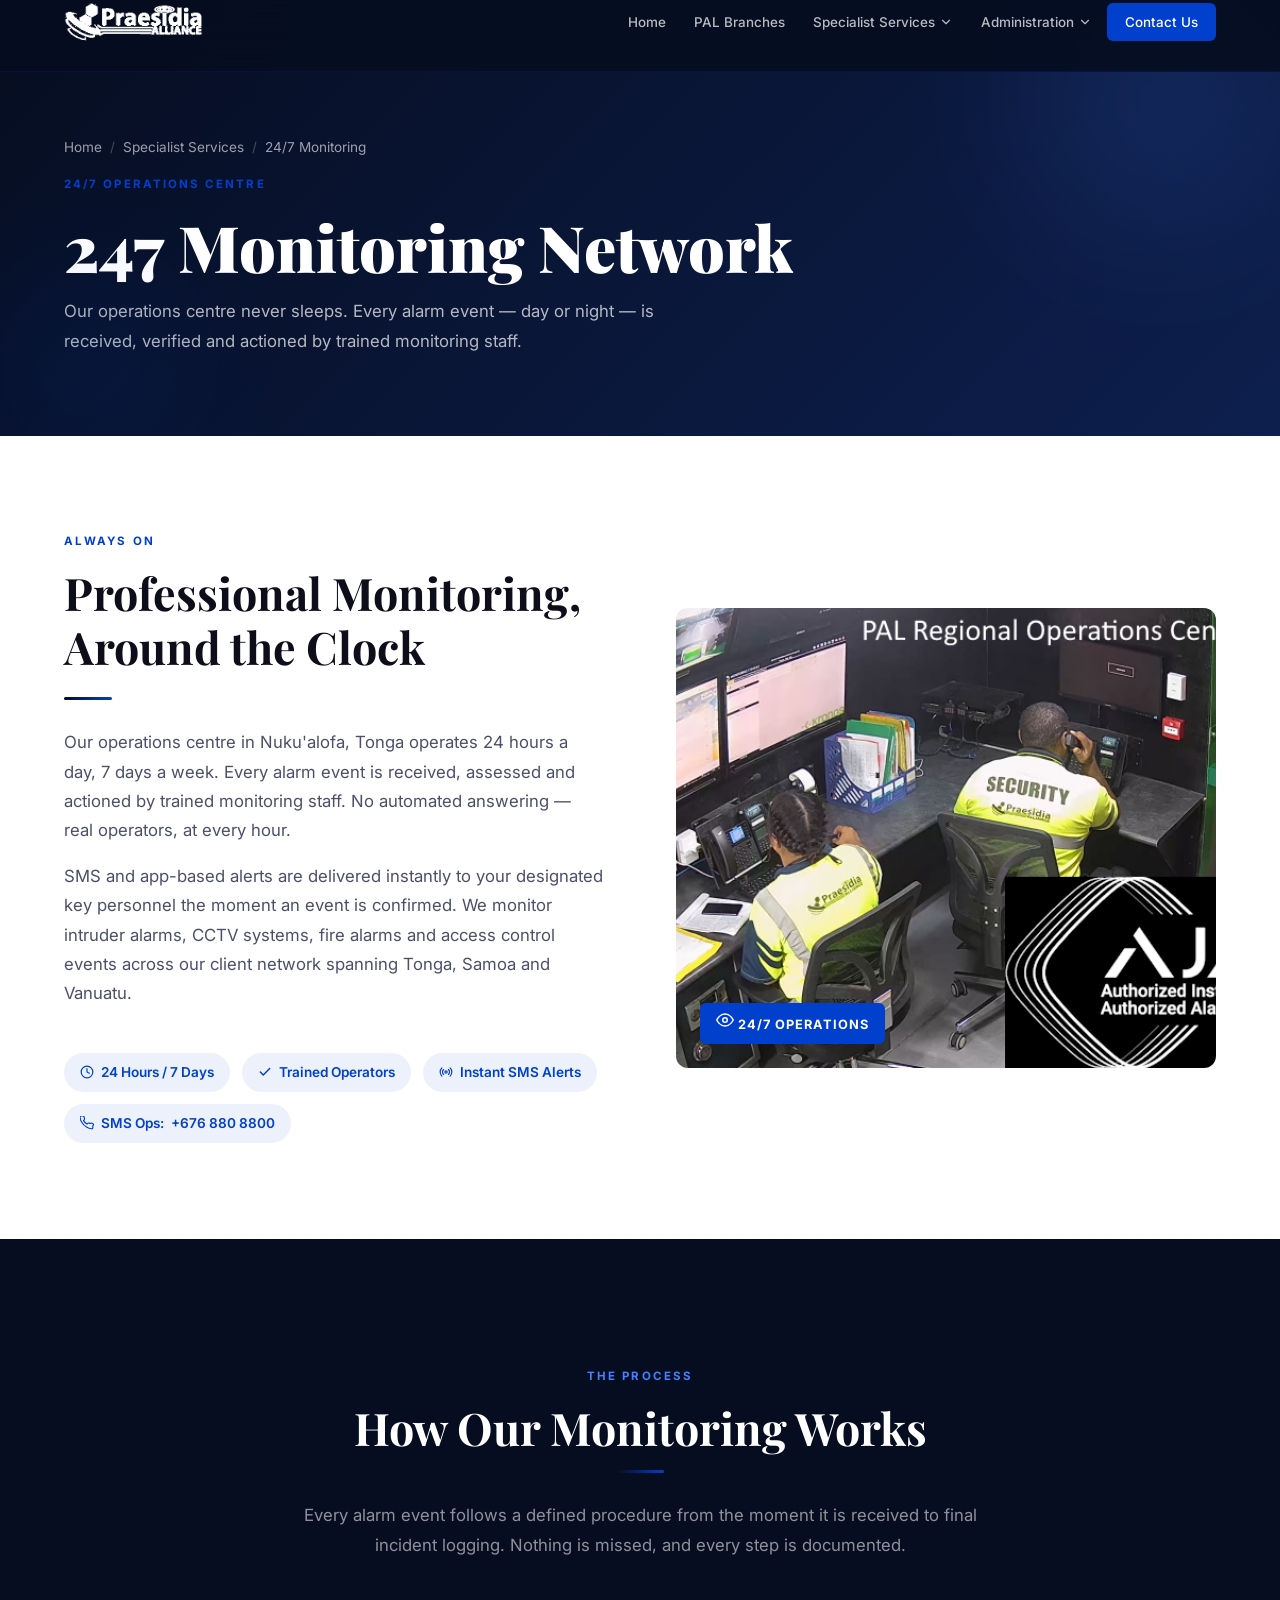
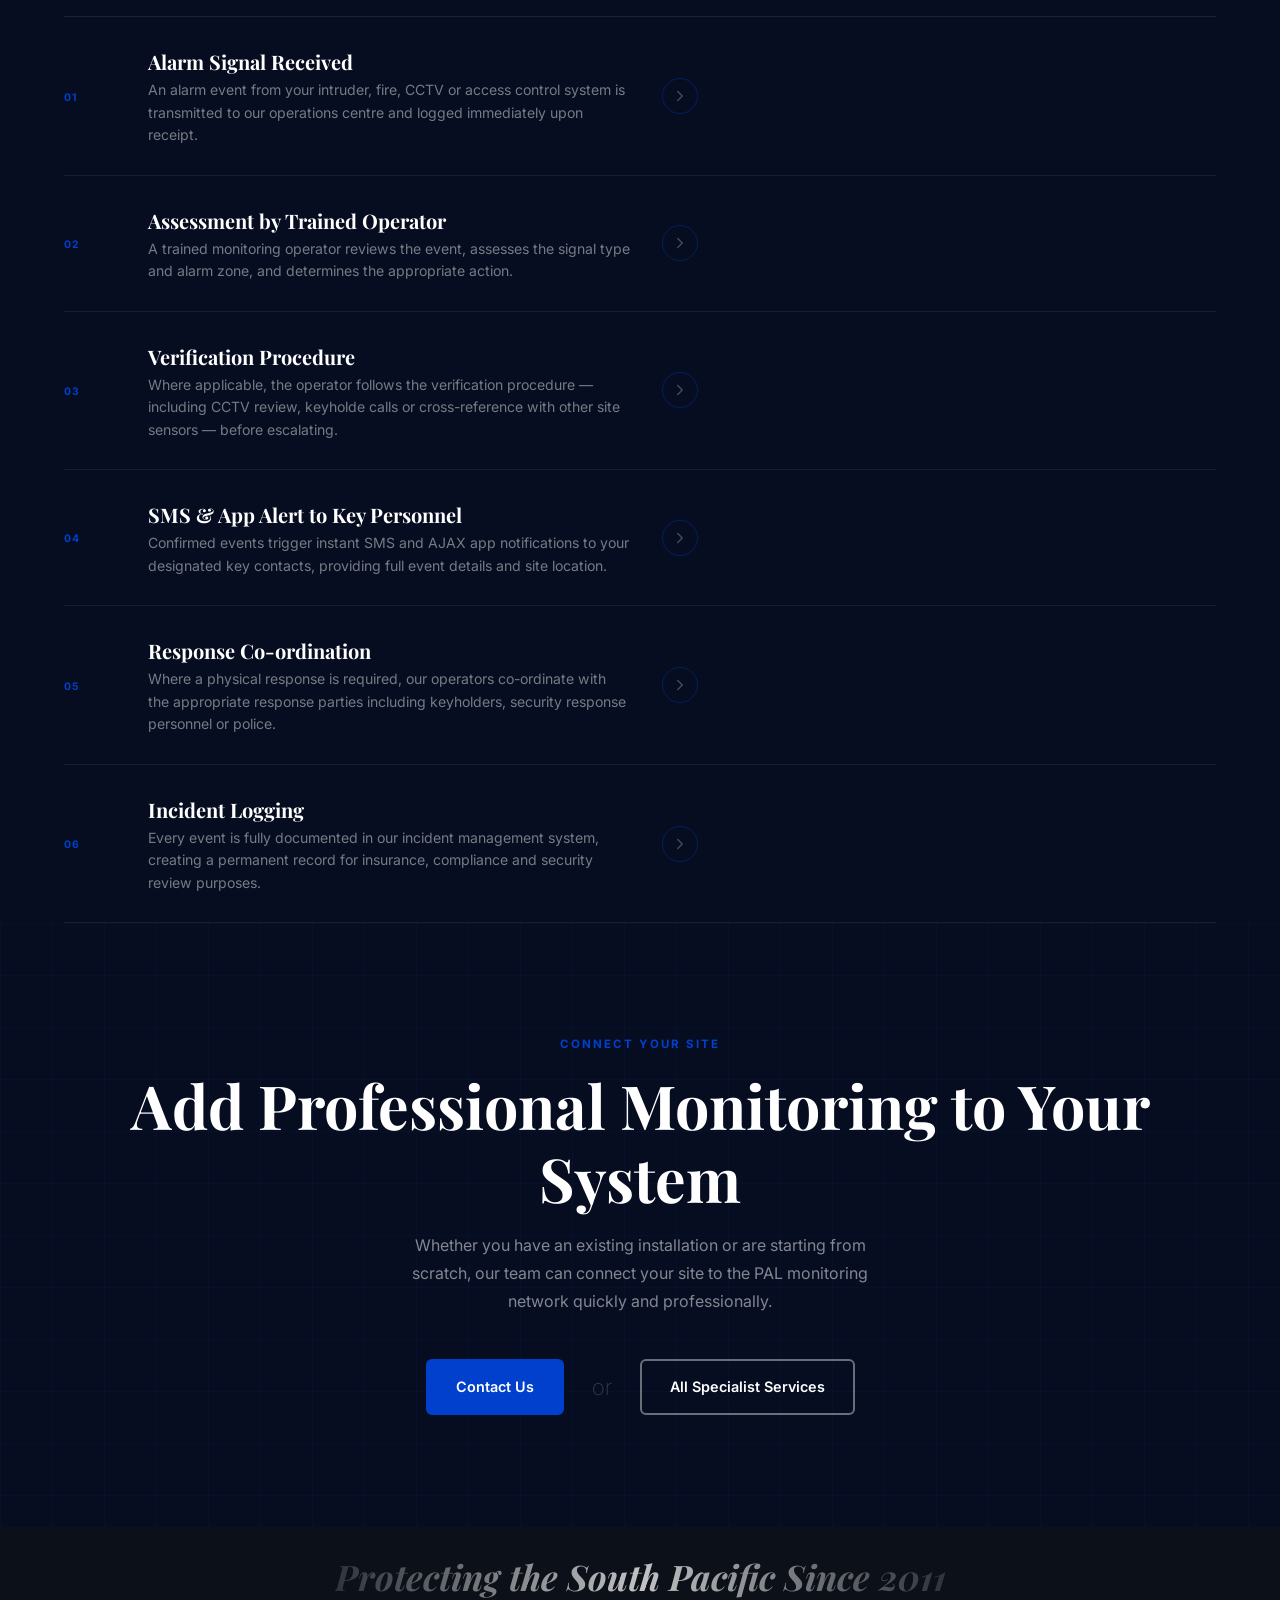
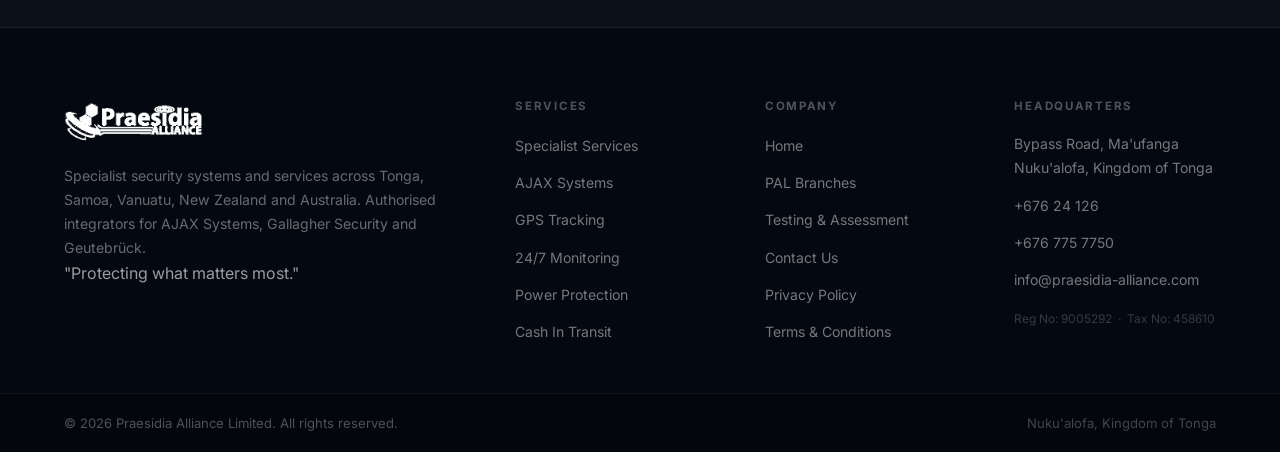
==== 247net.html @ bc2365a8 "Use praesidia-alliance.com favicon across all pages" ====
<!DOCTYPE html>
<html lang="en">
<head>
  <meta charset="UTF-8">
  <link rel="icon" type="image/x-icon" href="images/favicon.ico">
  <meta name="viewport" content="width=device-width, initial-scale=1.0">
  <meta name="description" content="Praesidia Alliance operates a 24/7 monitoring centre in Nuku'alofa, Tonga. Every alarm event is received, assessed and actioned by trained staff with instant SMS and app alerts.">
  <title>24/7 Monitoring Network — Praesidia Alliance</title>
  <meta property="og:type" content="website">
  <meta property="og:site_name" content="Praesidia Alliance">
  <meta property="og:title" content="24/7 Monitoring Network — Praesidia Alliance">
  <meta property="og:description" content="Praesidia Alliance operates a 24/7 monitoring centre in Nuku'alofa, Tonga. Every alarm event is received, assessed and actioned by trained staff with instant SMS and app alerts.">
  <link rel="preconnect" href="https://fonts.googleapis.com">
  <link rel="preconnect" href="https://fonts.gstatic.com" crossorigin>
  <link href="https://fonts.googleapis.com/css2?family=Playfair+Display:ital,wght@0,400;0,700;0,900;1,400&family=Inter:wght@300;400;500;600;700&display=swap" rel="stylesheet">
  <link rel="stylesheet" href="css/style.css?v=2">
  <style>
    @media(max-width:900px){
      .nav-menu{display:flex!important;position:fixed!important;top:0!important;left:0!important;right:0!important;bottom:0!important;width:100vw!important;height:100vh!important;min-height:100vh!important;background:#060d20!important;backdrop-filter:none!important;-webkit-backdrop-filter:none!important;flex-direction:column!important;align-items:center!important;justify-content:flex-start!important;gap:4px!important;padding:96px 28px 40px!important;overflow-y:auto!important;z-index:9999!important;opacity:0!important;transform:translateX(100%)!important;pointer-events:none!important;transition:opacity .35s ease,transform .35s cubic-bezier(.4,0,.2,1)!important}
      .nav-menu.open{opacity:1!important;transform:translateX(0)!important;pointer-events:all!important}
      .nav-toggle{display:flex!important;z-index:10000!important;position:relative!important}
      .nav-menu a{font-size:1.1rem!important;padding:13px 28px!important;font-weight:700!important;color:rgba(255,255,255,0.85)!important;width:100%!important;text-align:center!important;display:block!important;border-radius:8px!important}
      .nav-menu a:hover,.nav-menu a.active{color:#fff!important;background:rgba(255,255,255,0.07)!important}
      .nav-cta{background:#0040CC!important;border-radius:6px!important;margin-top:12px!important}
    }
    html,body{overflow-x:hidden!important}
  </style>
</head>
<body>

<nav class="navbar" id="navbar">
  <div class="container">
    <div class="nav-inner">
      <a href="index.html" class="nav-logo">
        <img src="images/logo.png" alt="Praesidia Alliance" class="nav-logo-img">
      </a>
      <ul class="nav-menu" id="navMenu">
        <li><a href="index.html">Home</a></li>
        <li><a href="pal-branches.html">PAL Branches</a></li>
        <li class="has-dropdown">
          <a href="specialist.html">Specialist Services <span class="icon" data-icon="chevron-down" style="width:14px;height:14px;"></span></a>
          <ul class="dropdown-menu">
            <li><a href="ajax-systems.html">AJAX Systems</a></li>
            <li><a href="tracknetmobi.html">GPS Tracking</a></li>
            <li><a href="247net.html">24/7 Monitoring</a></li>
            <li><a href="power.html">Power Protection</a></li>
            <li><a href="cit.html">Cash In Transit</a></li>
            <li><a href="testing.html">Testing &amp; Assessment</a></li>
          </ul>
        </li>
        <li class="has-dropdown">
          <a href="administration--regional-contacts.html">Administration <span class="icon" data-icon="chevron-down" style="width:14px;height:14px;"></span></a>
          <ul class="dropdown-menu">
            <li><a href="administration--regional-contacts.html">Regional Contacts</a></li>
            <li><a href="privacy-policy.html">Privacy Policy</a></li>
            <li><a href="terms--conditions.html">Terms &amp; Conditions</a></li>
          </ul>
        </li>
        <li><a href="administration--regional-contacts.html" class="nav-cta">Contact Us</a></li>
      </ul>
      <button class="nav-toggle" id="navToggle" aria-label="Toggle navigation" aria-expanded="false">
        <span class="icon" data-icon="menu" style="width:22px;height:22px;"></span>
      </button>
    </div>
  </div>
</nav>

<!-- PAGE HERO -->
<section class="page-hero">
  <div class="page-hero-blobs">
    <div class="page-hero-blob-1"></div>
    <div class="page-hero-blob-2"></div>
  </div>
  <div class="container">
    <div class="breadcrumb">
      <a href="index.html">Home</a>
      <span class="breadcrumb-sep">/</span>
      <a href="specialist.html">Specialist Services</a>
      <span class="breadcrumb-sep">/</span>
      <span>24/7 Monitoring</span>
    </div>
    <span class="eyebrow">24/7 Operations Centre</span>
    <h1 class="stagger-words">247 Monitoring Network</h1>
    <p>Our operations centre never sleeps. Every alarm event — day or night — is received, verified and actioned by trained monitoring staff.</p>
  </div>
</section>

<!-- SPLIT OVERVIEW -->
<section class="section" data-reveal>
  <div class="container">
    <div class="split">
      <div class="split-text">
        <span class="eyebrow">Always On</span>
        <h2>Professional Monitoring, Around the Clock</h2>
        <div class="divider-left"></div>
        <p>Our operations centre in Nuku'alofa, Tonga operates 24 hours a day, 7 days a week. Every alarm event is received, assessed and actioned by trained monitoring staff. No automated answering — real operators, at every hour.</p>
        <p>SMS and app-based alerts are delivered instantly to your designated key personnel the moment an event is confirmed. We monitor intruder alarms, CCTV systems, fire alarms and access control events across our client network spanning Tonga, Samoa and Vanuatu.</p>
        <div style="display:flex;flex-wrap:wrap;gap:12px;margin-top:28px;">
          <span style="display:inline-flex;align-items:center;gap:7px;padding:8px 16px;background:rgba(0,64,204,0.07);border-radius:20px;font-size:0.85rem;font-weight:600;color:#0040CC;">
            <span class="icon" data-icon="clock" style="width:14px;height:14px;"></span> 24 Hours / 7 Days
          </span>
          <span style="display:inline-flex;align-items:center;gap:7px;padding:8px 16px;background:rgba(0,64,204,0.07);border-radius:20px;font-size:0.85rem;font-weight:600;color:#0040CC;">
            <span class="icon" data-icon="check" style="width:14px;height:14px;"></span> Trained Operators
          </span>
          <span style="display:inline-flex;align-items:center;gap:7px;padding:8px 16px;background:rgba(0,64,204,0.07);border-radius:20px;font-size:0.85rem;font-weight:600;color:#0040CC;">
            <span class="icon" data-icon="radio" style="width:14px;height:14px;"></span> Instant SMS Alerts
          </span>
          <span style="display:inline-flex;align-items:center;gap:7px;padding:8px 16px;background:rgba(0,64,204,0.07);border-radius:20px;font-size:0.85rem;font-weight:600;color:#0040CC;">
            <span class="icon" data-icon="phone" style="width:14px;height:14px;"></span> SMS Ops: <a href="tel:+6768808800" style="color:inherit;">+676 880 8800</a>
          </span>
        </div>
      </div>
      <div class="split-img">
        <img src="images/ops-centre-ajax.jpg" alt="Praesidia Alliance 24/7 operations monitoring centre" loading="lazy" style="border-radius:12px;width:100%;">
        <div class="split-img-badge">
          <span class="icon" data-icon="eye" style="width:18px;height:18px;"></span>
          24/7 Operations
        </div>
      </div>
    </div>
  </div>
</section>

<!-- HOW IT WORKS DARK -->
<section class="section-dark" data-reveal style="padding-top:128px;">
  <div class="container">
    <div class="section-header" style="margin-bottom:48px;">
      <span class="eyebrow">The Process</span>
      <h2>How Our Monitoring Works</h2>
      <div class="divider"></div>
      <p>Every alarm event follows a defined procedure from the moment it is received to final incident logging. Nothing is missed, and every step is documented.</p>
    </div>
    <div class="svc-list">
      <div class="svc-row" data-reveal data-delay="1">
        <span class="svc-num">01</span>
        <div>
          <div class="svc-name">Alarm Signal Received</div>
          <div class="svc-desc">An alarm event from your intruder, fire, CCTV or access control system is transmitted to our operations centre and logged immediately upon receipt.</div>
        </div>
        <span class="svc-arrow"><span class="icon" data-icon="chevron-right" style="width:18px;height:18px;"></span></span>
      </div>
      <div class="svc-row" data-reveal data-delay="2">
        <span class="svc-num">02</span>
        <div>
          <div class="svc-name">Assessment by Trained Operator</div>
          <div class="svc-desc">A trained monitoring operator reviews the event, assesses the signal type and alarm zone, and determines the appropriate action.</div>
        </div>
        <span class="svc-arrow"><span class="icon" data-icon="chevron-right" style="width:18px;height:18px;"></span></span>
      </div>
      <div class="svc-row" data-reveal data-delay="3">
        <span class="svc-num">03</span>
        <div>
          <div class="svc-name">Verification Procedure</div>
          <div class="svc-desc">Where applicable, the operator follows the verification procedure — including CCTV review, keyholde calls or cross-reference with other site sensors — before escalating.</div>
        </div>
        <span class="svc-arrow"><span class="icon" data-icon="chevron-right" style="width:18px;height:18px;"></span></span>
      </div>
      <div class="svc-row" data-reveal data-delay="4">
        <span class="svc-num">04</span>
        <div>
          <div class="svc-name">SMS &amp; App Alert to Key Personnel</div>
          <div class="svc-desc">Confirmed events trigger instant SMS and AJAX app notifications to your designated key contacts, providing full event details and site location.</div>
        </div>
        <span class="svc-arrow"><span class="icon" data-icon="chevron-right" style="width:18px;height:18px;"></span></span>
      </div>
      <div class="svc-row" data-reveal data-delay="5">
        <span class="svc-num">05</span>
        <div>
          <div class="svc-name">Response Co-ordination</div>
          <div class="svc-desc">Where a physical response is required, our operators co-ordinate with the appropriate response parties including keyholders, security response personnel or police.</div>
        </div>
        <span class="svc-arrow"><span class="icon" data-icon="chevron-right" style="width:18px;height:18px;"></span></span>
      </div>
      <div class="svc-row" data-reveal data-delay="6">
        <span class="svc-num">06</span>
        <div>
          <div class="svc-name">Incident Logging</div>
          <div class="svc-desc">Every event is fully documented in our incident management system, creating a permanent record for insurance, compliance and security review purposes.</div>
        </div>
        <span class="svc-arrow"><span class="icon" data-icon="chevron-right" style="width:18px;height:18px;"></span></span>
      </div>
    </div>
  </div>
</section>

<!-- CTA TYPE -->
<div class="cta-type" data-reveal>
  <div class="container">
    <div class="cta-type-inner">
      <span class="eyebrow">Connect Your Site</span>
      <h2>Add Professional Monitoring to Your System</h2>
      <p>Whether you have an existing installation or are starting from scratch, our team can connect your site to the PAL monitoring network quickly and professionally.</p>
      <div class="cta-type-links">
        <a href="administration--regional-contacts.html" class="btn btn-primary">Contact Us</a>
        <span class="cta-type-sep">or</span>
        <a href="specialist.html" class="btn btn-ghost">All Specialist Services</a>
      </div>
    </div>
  </div>
</div>

<!-- FOOTER -->
<footer class="footer">
  <div class="footer-brand-bar">
    <div class="container">
      <span class="footer-brand-statement">Protecting the South Pacific Since 2011</span>
    </div>
  </div>
  <div class="footer-main">
    <div class="container">
      <div class="footer-grid">
        <div class="footer-brand">
          <a href="index.html" class="nav-logo" style="margin-bottom:20px;display:inline-flex;">
            <img src="images/logo.png" alt="Praesidia Alliance" class="nav-logo-img">
          </a>
          <p>Specialist security systems and services across Tonga, Samoa, Vanuatu, New Zealand and Australia. Authorised integrators for AJAX Systems, Gallagher Security and Geutebrück.</p>
          <span class="footer-tagline">"Protecting what matters most."</span>
        </div>
        <div>
          <h5>Services</h5>
          <ul class="footer-links">
            <li><a href="specialist.html">Specialist Services</a></li>
            <li><a href="ajax-systems.html">AJAX Systems</a></li>
            <li><a href="tracknetmobi.html">GPS Tracking</a></li>
            <li><a href="247net.html">24/7 Monitoring</a></li>
            <li><a href="power.html">Power Protection</a></li>
            <li><a href="cit.html">Cash In Transit</a></li>
          </ul>
        </div>
        <div>
          <h5>Company</h5>
          <ul class="footer-links">
            <li><a href="index.html">Home</a></li>
            <li><a href="pal-branches.html">PAL Branches</a></li>
            <li><a href="testing.html">Testing &amp; Assessment</a></li>
            <li><a href="administration--regional-contacts.html">Contact Us</a></li>
            <li><a href="privacy-policy.html">Privacy Policy</a></li>
            <li><a href="terms--conditions.html">Terms &amp; Conditions</a></li>
          </ul>
        </div>
        <div>
          <h5>Headquarters</h5>
          <ul class="footer-links">
            <li style="color:rgba(255,255,255,0.45);font-size:0.88rem;line-height:1.7;">Bypass Road, Ma'ufanga<br>Nuku'alofa, Kingdom of Tonga</li>
          </ul>
          <ul class="footer-links" style="margin-top:12px;">
            <li><a href="tel:+67624126">+676 24 126</a></li>
            <li><a href="tel:+6767757750">+676 775 7750</a></li>
            <li><a href="mailto:info@praesidia-alliance.com">info@praesidia-alliance.com</a></li>
          </ul>
          <p style="margin-top:16px;font-size:0.75rem;color:rgba(255,255,255,0.2);line-height:1.6;">Reg No: 9005292 &nbsp;·&nbsp; Tax No: 458610</p>
        </div>
      </div>
    </div>
  </div>
  <div class="footer-bottom">
    <div class="container" style="display:flex;justify-content:space-between;align-items:center;flex-wrap:wrap;gap:8px;width:100%;">
      <span>© 2026 Praesidia Alliance Limited. All rights reserved.</span>
      <span style="color:rgba(255,255,255,0.25);">Nuku'alofa, Kingdom of Tonga</span>
    </div>
  </div>
</footer>
<a href="#" class="back-to-top" aria-label="Back to top">
  <span class="icon" data-icon="arrow-up" style="width:20px;height:20px;"></span>
</a>
<script src="js/icons.js?v=1"></script>
<script src="js/main.js?v=1"></script>
</body>
</html>
---- css/style.css ----
/* ============================================
   PRAESIDIA ALLIANCE — Premium Security
   Playfair Display / Inter — Navy + Blue
   ============================================ */

/* ============================================
   SECTION 7 — DESIGN TOKENS
   ============================================ */
:root {
  --primary:         #0040CC;
  --primary-dark:    #060d20;
  --primary-light:   #4480ff;
  --primary-glow:    rgba(0,64,204,0.30);

  --text-dark:       #0d0e1a;
  --text-mid:        #4b5068;
  --text-light:      #8892a4;

  --bg-white:        #ffffff;
  --bg-light:        #f2f5fc;
  --border:          #dde3f0;

  --shadow-xs:       0 1px 4px rgba(6,13,32,0.07);
  --shadow-sm:       0 2px 12px rgba(6,13,32,0.10);
  --shadow:          0 8px 32px rgba(6,13,32,0.14);
  --shadow-lg:       0 20px 60px rgba(6,13,32,0.20);

  --radius-sm:       6px;
  --radius:          12px;
  --radius-lg:       20px;
  --nav-height:      72px;
  --max-width:       1200px;

  --transition:      all 0.35s cubic-bezier(0.4,0,0.2,1);
  --transition-fast: all 0.2s cubic-bezier(0.4,0,0.2,1);

  --font-display:    'Playfair Display', Georgia, serif;
  --font-body:       'Inter', 'Helvetica Neue', Arial, sans-serif;
}

/* ============================================
   BASE RESET + TYPOGRAPHY
   ============================================ */
*, *::before, *::after { box-sizing:border-box; margin:0; padding:0; }
html { scroll-behavior:smooth; }
html, body { overflow-x:hidden; }
body {
  font-family:var(--font-body); font-size:16px; line-height:1.7;
  color:var(--text-dark); background:var(--bg-white);
  -webkit-font-smoothing:antialiased;
}
body.page-exit { animation:pageExit 0.34s ease forwards; }
@keyframes pageExit { to { opacity:0; transform:translateY(-12px); } }

h1,h2,h3,h4,h5 { font-family:var(--font-display); line-height:1.2; }
h1 { font-size:clamp(2.4rem,5.5vw,4rem); font-weight:900; }
h2 { font-size:clamp(1.8rem,3.5vw,2.8rem); font-weight:700; }
h3 { font-size:clamp(1.2rem,2.5vw,1.6rem); font-weight:700; }
h4 { font-size:1.1rem; font-weight:700; }
p  { color:var(--text-mid); margin-bottom:1rem; line-height:1.75; }
a  { color:var(--primary); text-decoration:none; transition:var(--transition-fast); }
img { max-width:100%; display:block; }

.section { padding:96px 0; }
.section.bg-light { background:var(--bg-light); }
.container { max-width:var(--max-width); margin:0 auto; padding:0 24px; }
.eyebrow { font-family:var(--font-body); font-size:0.72rem; font-weight:700; letter-spacing:0.18em; text-transform:uppercase; color:var(--primary); display:block; margin-bottom:14px; }
.divider { width:48px; height:3px; background:linear-gradient(90deg,var(--primary-dark),var(--primary)); border-radius:2px; margin:16px auto 28px; }
.divider-left { width:48px; height:3px; background:linear-gradient(90deg,var(--primary-dark),var(--primary)); border-radius:2px; margin:16px 0 28px; }
.section-header { text-align:center; max-width:680px; margin:0 auto 64px; }
.section-header p { font-size:1.05rem; }

.grid-2 { display:grid; grid-template-columns:repeat(2,1fr); gap:32px; }
.grid-3 { display:grid; grid-template-columns:repeat(3,1fr); gap:28px; }
.grid-4 { display:grid; grid-template-columns:repeat(4,1fr); gap:24px; }

.split { display:grid; grid-template-columns:1fr 1fr; gap:72px; align-items:center; }
.split.reverse { direction:rtl; }
.split.reverse > * { direction:ltr; }
.split-text { display:flex; flex-direction:column; }
.split-text h2 { margin-bottom:8px; }
.split-text p { font-size:1.05rem; }
.split-img { position:relative; }
.split-img img { width:100%; height:460px; object-fit:cover; border-radius:var(--radius-lg); display:block; }
.split-img-badge { position:absolute; bottom:24px; left:24px; background:var(--primary); color:#fff; font-size:0.8rem; font-weight:700; letter-spacing:0.08em; text-transform:uppercase; padding:8px 16px; border-radius:var(--radius-sm); }

.breadcrumb { display:flex; align-items:center; gap:8px; font-size:0.85rem; color:rgba(255,255,255,0.6); margin-bottom:16px; }
.breadcrumb a { color:rgba(255,255,255,0.6); }
.breadcrumb a:hover { color:#fff; }
.breadcrumb-sep { opacity:0.4; }

/* ============================================
   SCROLL PROGRESS BAR
   ============================================ */
.scroll-progress {
  position:fixed; top:0; left:0; height:3px; z-index:10001;
  background:linear-gradient(90deg,var(--primary-dark),var(--primary),var(--primary-light));
  width:0%; transition:width 0.1s linear; pointer-events:none;
}

/* ============================================
   PRELOADER
   ============================================ */
.preloader {
  position:fixed; inset:0; z-index:10000;
  background:var(--primary-dark); display:flex; flex-direction:column;
  align-items:center; justify-content:center; gap:24px;
  transition:opacity 0.5s ease, visibility 0.5s ease;
}
.preloader.done { opacity:0; visibility:hidden; pointer-events:none; }
.preloader-logo { display:flex; align-items:center; gap:16px; }
.preloader-mark {
  width:52px; height:52px; border-radius:12px;
  background:linear-gradient(135deg,var(--primary),var(--primary-light));
  display:flex; align-items:center; justify-content:center;
  font-family:var(--font-display); font-size:1.4rem; font-weight:900; color:#fff;
  animation:preloaderPulse 1.2s ease-in-out infinite alternate;
}
@keyframes preloaderPulse { from { transform:scale(1); } to { transform:scale(1.08); box-shadow:0 0 28px var(--primary-glow); } }
.preloader-text { display:flex; flex-direction:column; }
.preloader-text strong { font-family:var(--font-display); font-size:1.3rem; color:#fff; font-weight:700; }
.preloader-text span  { font-size:0.72rem; color:rgba(255,255,255,0.45); letter-spacing:0.14em; text-transform:uppercase; margin-top:2px; }
.preloader-track { width:200px; height:2px; background:rgba(255,255,255,0.12); border-radius:2px; overflow:hidden; }
.preloader-fill { height:100%; background:linear-gradient(90deg,var(--primary),var(--primary-light)); animation:preloaderFill 1.4s ease-in-out forwards; }
@keyframes preloaderFill { from { width:0%; } to { width:100%; } }

/* ============================================
   NAVBAR
   ============================================ */
.navbar {
  position:fixed; top:0; left:0; right:0; height:var(--nav-height);
  background:rgba(6,13,32,0.94); backdrop-filter:blur(24px); -webkit-backdrop-filter:blur(24px);
  z-index:1000; transition:var(--transition);
  border-bottom:1px solid rgba(0,64,204,0.15);
}
.navbar.scrolled { background:rgba(6,13,32,0.99); box-shadow:var(--shadow); border-bottom-color:rgba(0,64,204,0.3); }
.nav-inner { display:flex; align-items:center; justify-content:space-between; height:100%; }
.nav-logo { display:flex; align-items:center; gap:12px; text-decoration:none; }
.nav-logo-img { height:44px; width:auto; display:block; filter:brightness(0) invert(1); }
.nav-logo-text strong { display:block; font-family:var(--font-display); font-size:1rem; color:#fff; font-weight:700; line-height:1.2; }
.nav-logo-text span   { font-size:0.62rem; color:rgba(255,255,255,0.45); letter-spacing:0.14em; text-transform:uppercase; }
.nav-menu { display:flex; align-items:center; gap:2px; list-style:none; }
.nav-menu > li { position:relative; }
.nav-menu a { padding:8px 13px; border-radius:var(--radius-sm); font-size:0.84rem; font-weight:500; color:rgba(255,255,255,0.72); text-decoration:none; transition:var(--transition-fast); display:flex; align-items:center; gap:4px; }
.nav-menu a:hover, .nav-menu a.active { color:#fff; }
.nav-cta { background:var(--primary) !important; color:#fff !important; border-radius:var(--radius-sm) !important; padding:8px 18px !important; }
.nav-cta:hover { background:var(--primary-light) !important; }
.nav-toggle { display:none; background:none; border:none; cursor:pointer; color:#fff; width:44px; height:44px; align-items:center; justify-content:center; border-radius:var(--radius-sm); }
.nav-toggle:hover { background:rgba(255,255,255,0.08); }
.nav-toggle .icon { width:22px; height:22px; display:block; }

/* Dropdown */
.has-dropdown > a .icon { width:14px; height:14px; }
.dropdown-menu {
  position:absolute; top:calc(100% + 8px); left:0;
  background:var(--primary-dark); border:1px solid rgba(0,64,204,0.2);
  border-radius:var(--radius); min-width:210px; padding:8px 0;
  opacity:0; visibility:hidden; transform:translateY(-8px);
  transition:var(--transition-fast); z-index:200;
  box-shadow:var(--shadow);
}
.has-dropdown:hover .dropdown-menu { opacity:1; visibility:visible; transform:translateY(0); }
.dropdown-menu li a { font-size:0.82rem; padding:9px 18px; color:rgba(255,255,255,0.72); border-radius:0; display:block; }
.dropdown-menu li a:hover { color:#fff; background:rgba(0,64,204,0.15); }

/* Mobile nav */
@media(max-width:900px) {
  .nav-menu {
    display:flex; position:fixed; top:0; left:0; right:0; bottom:0;
    width:100vw; height:100vh; min-height:100vh;
    background:var(--primary-dark); backdrop-filter:none; -webkit-backdrop-filter:none;
    flex-direction:column; align-items:center; justify-content:flex-start;
    gap:4px; padding:96px 28px 40px; overflow-y:auto; z-index:9999;
    opacity:0; transform:translateX(100%); pointer-events:none;
    transition:opacity 0.35s ease, transform 0.35s cubic-bezier(.4,0,.2,1);
  }
  .nav-menu.open { opacity:1; transform:translateX(0); pointer-events:all; }
  .nav-menu li { width:100%; }
  .nav-menu > li > a { font-size:1.1rem; padding:13px 28px; font-weight:700; color:rgba(255,255,255,0.85); width:100%; text-align:center; display:block; border-radius:8px; }
  .nav-menu a:hover, .nav-menu a.active { color:#fff; background:rgba(255,255,255,0.07); }
  .nav-cta { background:var(--primary) !important; margin-top:12px !important; border-radius:6px !important; }
  .has-dropdown > a .icon { display:none; }
  .dropdown-menu { position:static; opacity:1; visibility:visible; transform:none; background:rgba(255,255,255,0.04); border:none; border-radius:0; padding:0; box-shadow:none; }
  .dropdown-menu li a { font-size:0.9rem; padding:9px 28px; text-align:center; color:rgba(255,255,255,0.6); }
  .nav-toggle { display:flex; z-index:10000; position:relative; }
}

/* ============================================
   HERO
   ============================================ */
.hero {
  position:relative; min-height:calc(100vh - 42px); display:flex; align-items:center;
  overflow:hidden; background:var(--primary-dark);
  padding:calc(var(--nav-height) + 80px) 0 80px;
}
.hero-photo {
  position:absolute; inset:0; z-index:0; pointer-events:none;
  background-size:cover; background-position:center 40%;
  animation:kenBurns 24s ease-in-out infinite alternate;
}
@keyframes kenBurns {
  0%   { transform:scale(1) translateX(0px); }
  100% { transform:scale(1.12) translateX(-20px); }
}
.hero-photo-overlay {
  position:absolute; inset:0; z-index:1; pointer-events:none;
  background:linear-gradient(135deg,rgba(6,13,32,0.93) 0%,rgba(6,13,32,0.65) 55%,rgba(0,64,204,0.35) 100%);
}
.hero-blobs { position:absolute; inset:0; z-index:2; pointer-events:none; overflow:hidden; }
.hero-blob {
  position:absolute; border-radius:50%; filter:blur(72px); opacity:0.22;
  background:radial-gradient(circle,var(--primary-light),transparent 70%);
  animation:blobFloat 8s ease-in-out infinite alternate;
}
.hero-blob-1 { width:700px; height:700px; top:-200px; right:-150px; animation-duration:9s; }
.hero-blob-2 { width:500px; height:500px; bottom:-100px; left:-100px; animation-duration:11s; animation-delay:-3s; }
.hero-blob-3 { width:400px; height:400px; top:40%; left:40%; animation-duration:7s; animation-delay:-5s; opacity:0.12; }
@keyframes blobFloat { from { transform:translateY(0) scale(1); } to { transform:translateY(-30px) scale(1.05); } }
.hero-noise { position:absolute; inset:0; z-index:3; pointer-events:none; opacity:0.03; background-image:url("data:image/svg+xml,%3Csvg viewBox='0 0 256 256' xmlns='http://www.w3.org/2000/svg'%3E%3Cfilter id='n'%3E%3CfeTurbulence type='fractalNoise' baseFrequency='0.9' numOctaves='4' stitchTiles='stitch'/%3E%3C/filter%3E%3Crect width='100%25' height='100%25' filter='url(%23n)' opacity='1'/%3E%3C/svg%3E"); background-size:200px; }
.hero-content { position:relative; z-index:5; max-width:760px; }
.hero-eyebrow { display:inline-flex; align-items:center; gap:8px; background:rgba(255,255,255,0.08); border:1px solid rgba(255,255,255,0.15); padding:8px 18px; border-radius:100px; font-size:0.72rem; font-weight:700; letter-spacing:0.14em; text-transform:uppercase; color:rgba(255,255,255,0.8); margin-bottom:24px; }
.hero h1 { color:#fff; margin-bottom:20px; }
.hero p  { color:rgba(255,255,255,0.72); font-size:1.15rem; line-height:1.7; margin-bottom:36px; max-width:580px; }
.hero-actions { display:flex; gap:14px; flex-wrap:wrap; }
.hero-scroll { position:absolute; bottom:90px; left:50%; transform:translateX(-50%); z-index:6; display:flex; flex-direction:column; align-items:center; gap:8px; }
.hero-scroll-line { width:1px; height:48px; background:linear-gradient(to bottom,rgba(255,255,255,0.6),transparent); animation:scrollBounce 2s ease-in-out infinite; }
@keyframes scrollBounce { 0%,100%{transform:scaleY(1);opacity:1;} 50%{transform:scaleY(0.6);opacity:0.4;} }

/* Page hero (subpages) */
.page-hero {
  position:relative; padding:calc(var(--nav-height) + 64px) 0 64px;
  background:linear-gradient(135deg,var(--primary-dark) 0%,#0d1f4e 100%); overflow:hidden;
}
.page-hero-blobs { position:absolute; inset:0; pointer-events:none; overflow:hidden; }
.page-hero-blob-1 { position:absolute; width:400px; height:400px; top:-100px; right:-80px; border-radius:50%; background:radial-gradient(circle,var(--primary-light),transparent 70%); filter:blur(64px); opacity:0.18; }
.page-hero-blob-2 { position:absolute; width:300px; height:300px; bottom:-80px; left:-60px; border-radius:50%; background:radial-gradient(circle,var(--primary),transparent 70%); filter:blur(48px); opacity:0.12; }
.page-hero h1 { color:#fff; margin-bottom:12px; }
.page-hero p  { color:rgba(255,255,255,0.7); font-size:1.05rem; max-width:600px; }

/* ============================================
   MARQUEE TICKER
   ============================================ */
.marquee-section { background:var(--primary); padding:14px 0; overflow:hidden; }
.marquee-track { display:flex; white-space:nowrap; animation:marquee 28s linear infinite; }
.marquee-track:hover { animation-play-state:paused; }
.marquee-item { display:inline-flex; align-items:center; gap:20px; padding:0 24px; font-size:0.78rem; font-weight:700; letter-spacing:0.14em; text-transform:uppercase; color:rgba(255,255,255,0.9); flex-shrink:0; }
.marquee-dot { width:4px; height:4px; border-radius:50%; background:rgba(255,255,255,0.5); }
@keyframes marquee { from { transform:translateX(0); } to { transform:translateX(-50%); } }

/* ============================================
   STATS BAR
   ============================================ */
.stats-bar { background:linear-gradient(135deg,var(--primary-dark) 0%,#0d1f4e 100%); padding:64px 0; position:relative; overflow:hidden; }
.stats-bar::before { content:''; position:absolute; inset:0; background:linear-gradient(90deg,rgba(0,64,204,0.08) 1px,transparent 1px),linear-gradient(rgba(0,64,204,0.08) 1px,transparent 1px); background-size:64px 64px; }
.stats-grid { display:grid; grid-template-columns:repeat(4,1fr); gap:40px; position:relative; z-index:1; }
.stat-item { text-align:center; }
.stat-item + .stat-item { border-left:1px solid rgba(255,255,255,0.08); }
.stat-number { display:block; font-family:var(--font-display); font-size:clamp(2.4rem,5vw,3.6rem); font-weight:900; background:linear-gradient(135deg,#fff,var(--primary-light)); -webkit-background-clip:text; -webkit-text-fill-color:transparent; background-clip:text; line-height:1; margin-bottom:8px; }
.stat-label { font-size:0.8rem; font-weight:600; letter-spacing:0.1em; text-transform:uppercase; color:rgba(255,255,255,0.45); }

/* ============================================
   BUTTONS
   ============================================ */
.btn {
  display:inline-flex; align-items:center; gap:8px; padding:14px 28px;
  border-radius:var(--radius-sm); font-weight:600; font-size:0.9rem;
  cursor:pointer; transition:var(--transition); text-decoration:none;
  border:2px solid transparent; white-space:nowrap; font-family:var(--font-body);
}
.btn-primary { background:var(--primary); color:#fff; border-color:var(--primary); }
.btn-primary:hover { background:var(--primary-dark); border-color:var(--primary-dark); transform:translateY(-2px); box-shadow:var(--shadow); color:#fff; }
.btn-ghost { background:transparent; color:#fff; border-color:rgba(255,255,255,0.4); }
.btn-ghost:hover { background:rgba(255,255,255,0.1); border-color:#fff; transform:translateY(-2px); color:#fff; }
.btn-outline { background:transparent; color:var(--primary); border-color:var(--primary); }
.btn-outline:hover { background:var(--primary); color:#fff; transform:translateY(-2px); box-shadow:var(--shadow); }
.btn .icon { width:18px; height:18px; }
.btn-sm { padding:10px 20px; font-size:0.84rem; }

/* ============================================
   CARDS
   ============================================ */
.team-card, .news-card, .biz-card, .perk-card, .card {
  background:var(--bg-white); border:1px solid var(--border); border-radius:var(--radius-lg);
  overflow:hidden; transition:var(--transition); cursor:default;
}
.team-card:hover, .news-card:hover, .biz-card:hover, .perk-card:hover, .card:hover {
  transform:translateY(-8px); box-shadow:var(--shadow-lg); border-color:var(--primary-light);
}

/* Service / Perk cards */
.perk-card { padding:32px 28px; }
.perk-icon { width:52px; height:52px; background:linear-gradient(135deg,var(--primary-dark),var(--primary)); border-radius:var(--radius); display:flex; align-items:center; justify-content:center; margin-bottom:18px; }
.perk-icon .icon { width:24px; height:24px; color:#fff; }
.perk-card h3 { font-size:1.15rem; margin-bottom:8px; }
.perk-card p { font-size:0.92rem; margin:0; }

/* Outreach / specialist cards */
.outreach-card { overflow:hidden; }
.outreach-card-header { height:4px; background:linear-gradient(90deg,var(--primary-dark),var(--primary),var(--primary-light)); }
.outreach-card-body { padding:28px; }
.outreach-icon { width:48px; height:48px; background:var(--bg-light); border-radius:var(--radius); display:flex; align-items:center; justify-content:center; margin-bottom:14px; }
.outreach-icon .icon { width:22px; height:22px; color:var(--primary); }
.outreach-card h3 { font-size:1.1rem; margin-bottom:8px; }
.outreach-card p { font-size:0.9rem; }

/* ============================================
   PARTNERS BAR
   ============================================ */
.partners-bar { background:var(--bg-light); padding:48px 0; border-top:1px solid var(--border); border-bottom:1px solid var(--border); }
.partners-label { text-align:center; font-size:0.72rem; font-weight:700; letter-spacing:0.18em; text-transform:uppercase; color:var(--text-light); margin-bottom:32px; }
.partners-grid { display:flex; align-items:center; justify-content:center; gap:48px; flex-wrap:wrap; }
.partner-item { display:flex; align-items:center; gap:12px; opacity:0.55; filter:grayscale(1); transition:var(--transition); }
.partner-item:hover { opacity:1; filter:grayscale(0); }
.partner-item img { height:36px; width:auto; object-fit:contain; }
.partner-item span { font-family:var(--font-display); font-size:1.1rem; font-weight:700; color:var(--text-dark); white-space:nowrap; }

/* ============================================
   CINEMATIC / QUOTE SECTION
   ============================================ */
.cinematic-section {
  position:relative; min-height:60vh; display:flex; align-items:center;
  overflow:hidden; background:var(--primary-dark);
}
.cinematic-bg { position:absolute; inset:0; z-index:0; background-size:cover; background-position:center; }
.cinematic-overlay { position:absolute; inset:0; z-index:1; background:linear-gradient(135deg,rgba(6,13,32,0.95),rgba(6,13,32,0.80)); }
.cinematic-content { position:relative; z-index:2; text-align:center; max-width:820px; margin:0 auto; padding:0 24px; }
.cinematic-content .quote-icon { width:48px; height:48px; color:var(--primary); margin:0 auto 24px; opacity:0.7; }
.cinematic-content blockquote { font-family:var(--font-display); font-size:clamp(1.4rem,3vw,2rem); font-weight:400; font-style:italic; color:#fff; line-height:1.45; margin-bottom:24px; }
.cinematic-content cite { font-size:0.82rem; color:rgba(255,255,255,0.45); letter-spacing:0.1em; text-transform:uppercase; }

/* ============================================
   CONTACT FORM + GRID
   ============================================ */
.contact-grid { display:grid; grid-template-columns:1fr 1fr; gap:64px; align-items:start; }
.contact-card { background:var(--bg-white); border:1px solid var(--border); border-radius:var(--radius-lg); padding:40px; box-shadow:var(--shadow-sm); }
.contact-info-item { display:flex; align-items:flex-start; gap:14px; padding:14px 0; border-bottom:1px solid var(--border); }
.contact-info-item:last-child { border-bottom:none; }
.contact-info-icon { width:40px; height:40px; background:var(--bg-light); border-radius:var(--radius-sm); display:flex; align-items:center; justify-content:center; flex-shrink:0; }
.contact-info-icon .icon { width:18px; height:18px; color:var(--primary); }
.contact-info-text strong { display:block; font-size:0.85rem; font-weight:700; margin-bottom:2px; }
.contact-info-text span, .contact-info-text a { font-size:0.9rem; color:var(--text-mid); }
.form-group { margin-bottom:18px; }
.form-label { display:block; font-size:0.82rem; font-weight:600; margin-bottom:6px; color:var(--text-dark); }
.form-control {
  width:100%; padding:11px 14px; border:1.5px solid var(--border); border-radius:var(--radius-sm);
  font-family:var(--font-body); font-size:0.92rem; color:var(--text-dark); background:var(--bg-white);
  transition:border-color 0.2s ease, box-shadow 0.2s ease; outline:none;
}
.form-control:focus { border-color:var(--primary); box-shadow:0 0 0 3px var(--primary-glow); }
textarea.form-control { min-height:130px; resize:vertical; }
select.form-control { appearance:none; background-image:url("data:image/svg+xml,%3Csvg xmlns='http://www.w3.org/2000/svg' width='12' height='8' viewBox='0 0 12 8'%3E%3Cpath d='M1 1l5 5 5-5' stroke='%234b5068' stroke-width='1.5' fill='none' stroke-linecap='round'/%3E%3C/svg%3E"); background-repeat:no-repeat; background-position:right 14px center; cursor:pointer; }
.form-row { display:grid; grid-template-columns:1fr 1fr; gap:16px; }
.form-check { display:flex; align-items:flex-start; gap:10px; margin-bottom:12px; }
.form-check input { margin-top:3px; accent-color:var(--primary); }
.form-check label { font-size:0.88rem; color:var(--text-mid); }

/* Form success */
.form-success { display:none; text-align:center; padding:48px 24px; }
.form-success-icon { width:64px; height:64px; background:rgba(0,64,204,0.1); border:1.5px solid rgba(0,64,204,0.3); border-radius:50%; display:flex; align-items:center; justify-content:center; margin:0 auto 20px; }
.form-success-icon .icon { width:28px; height:28px; color:var(--primary); }

/* ============================================
   CTA SECTION
   ============================================ */
.cta-section {
  position:relative; padding:96px 0; overflow:hidden;
  background:linear-gradient(135deg,var(--primary-dark) 0%,#0d1f4e 100%);
  text-align:center;
}
.cta-section::before { content:''; position:absolute; inset:0; background:linear-gradient(90deg,rgba(0,64,204,0.08) 1px,transparent 1px),linear-gradient(rgba(0,64,204,0.08) 1px,transparent 1px); background-size:64px 64px; }
.cta-section .container { position:relative; z-index:1; }
.cta-section h2 { color:#fff; margin-bottom:16px; }
.cta-section p  { color:rgba(255,255,255,0.65); font-size:1.05rem; max-width:540px; margin:0 auto 36px; }
.cta-actions { display:flex; gap:14px; justify-content:center; flex-wrap:wrap; }

/* ============================================
   FOOTER
   ============================================ */
.footer { background:#040810; color:rgba(255,255,255,0.6); }
.footer-brand-bar { background:rgba(255,255,255,0.03); border-bottom:1px solid rgba(255,255,255,0.06); padding:20px 0; text-align:center; overflow:hidden; }
.footer-brand-statement { font-family:var(--font-display); font-size:clamp(1.3rem,3.5vw,2.2rem); font-weight:700; font-style:italic; background:linear-gradient(90deg,rgba(255,255,255,0.15),rgba(255,255,255,0.75),rgba(255,255,255,0.15)); -webkit-background-clip:text; -webkit-text-fill-color:transparent; background-clip:text; white-space:nowrap; }
.footer-main { padding:72px 0 48px; }
.footer-grid { display:grid; grid-template-columns:2fr 1fr 1fr 1fr; gap:48px; }
.footer-brand p { font-size:0.88rem; line-height:1.7; margin-bottom:0; color:rgba(255,255,255,0.4); }
.footer-logo-wrap { display:flex; align-items:center; gap:10px; margin-bottom:16px; }
.footer-logo-wrap img { height:34px; width:auto; background:#fff; border-radius:var(--radius-sm); padding:3px 8px; }
.footer-logo-wrap strong { font-family:var(--font-display); font-size:1rem; color:#fff; }
.footer-links { list-style:none; display:flex; flex-direction:column; gap:10px; }
.footer-links a { font-size:0.88rem; color:rgba(255,255,255,0.45); transition:var(--transition-fast); }
.footer-links a:hover { color:#fff; }
.footer h5 { font-family:var(--font-body); font-size:0.72rem; font-weight:700; letter-spacing:0.15em; text-transform:uppercase; color:rgba(255,255,255,0.3); margin-bottom:18px; }
.footer-contact-item { display:flex; align-items:center; gap:10px; font-size:0.88rem; color:rgba(255,255,255,0.45); margin-bottom:8px; }
.footer-contact-item .icon { width:14px; height:14px; color:var(--primary); flex-shrink:0; }
.footer-contact-item a { color:rgba(255,255,255,0.45); }
.footer-contact-item a:hover { color:#fff; }
.footer-bottom { background:rgba(0,0,0,0.2); border-top:1px solid rgba(255,255,255,0.06); padding:18px 0; font-size:0.82rem; }
.footer-bottom .container { display:flex; align-items:center; justify-content:space-between; }
.footer-bottom span { color:rgba(255,255,255,0.3); }
.footer-bottom a { color:rgba(255,255,255,0.3); }
.footer-bottom a:hover { color:rgba(255,255,255,0.65); }

/* ============================================
   BACK TO TOP + DOT NAV
   ============================================ */
.back-to-top {
  position:fixed; bottom:32px; right:32px; width:44px; height:44px;
  background:var(--primary); color:#fff; border:none; border-radius:50%;
  display:flex; align-items:center; justify-content:center;
  cursor:pointer; z-index:200; box-shadow:var(--shadow);
  opacity:0; transform:translateY(12px); pointer-events:none;
  transition:var(--transition);
}
.back-to-top.visible { opacity:1; transform:translateY(0); pointer-events:all; }
.back-to-top:hover { background:var(--primary-dark); transform:translateY(-2px); }
.back-to-top .icon { width:20px; height:20px; display:block; }
.dot-nav { position:fixed; right:22px; top:50%; transform:translateY(-50%); z-index:100; display:flex; flex-direction:column; gap:10px; }
.dot-nav-dot { width:8px; height:8px; border-radius:50%; background:rgba(0,64,204,0.2); border:none; cursor:pointer; padding:0; transition:var(--transition-fast); }
.dot-nav-dot.active { background:var(--primary); transform:scale(1.5); box-shadow:0 0 8px var(--primary-glow); }
@media(max-width:900px){ .dot-nav { display:none; } }

/* ============================================
   SCROLL REVEAL
   ============================================ */
[data-reveal] { opacity:0; transform:translateY(28px); transition:opacity 0.7s ease, transform 0.7s cubic-bezier(0.4,0,0.2,1); }
[data-reveal="left"]  { transform:translateX(-40px); }
[data-reveal="right"] { transform:translateX(40px); }
[data-reveal].revealed { opacity:1; transform:none; }
[data-delay="1"] { transition-delay:0.1s; }
[data-delay="2"] { transition-delay:0.2s; }
[data-delay="3"] { transition-delay:0.3s; }
[data-delay="4"] { transition-delay:0.4s; }
[data-delay="5"] { transition-delay:0.5s; }
[data-delay="6"] { transition-delay:0.6s; }
.stagger-words .w { display:inline-block; opacity:0; transform:translateY(16px); transition:opacity 0.5s ease, transform 0.5s ease; }
.stagger-words.revealed .w { opacity:1; transform:none; }

/* ============================================
   LIGHTBOX
   ============================================ */
.lightbox { position:fixed; inset:0; z-index:9990; background:rgba(0,0,8,0.96); backdrop-filter:blur(12px); display:flex; align-items:center; justify-content:center; opacity:0; pointer-events:none; transition:opacity 0.3s ease; }
.lightbox.open { opacity:1; pointer-events:all; }
.lightbox-img { max-width:88vw; max-height:88vh; object-fit:contain; border-radius:12px; box-shadow:0 40px 100px rgba(0,0,0,0.7); transform:scale(0.92); transition:transform 0.35s cubic-bezier(.4,0,.2,1); display:block; }
.lightbox.open .lightbox-img { transform:scale(1); }
.lightbox-close { position:absolute; top:24px; right:24px; background:rgba(255,255,255,0.1); border:none; color:#fff; width:44px; height:44px; border-radius:50%; font-size:1.1rem; cursor:pointer; display:flex; align-items:center; justify-content:center; }
.lightbox-prev, .lightbox-next { position:absolute; top:50%; transform:translateY(-50%); background:rgba(255,255,255,0.1); border:none; color:#fff; width:48px; height:48px; border-radius:50%; font-size:1.3rem; cursor:pointer; display:flex; align-items:center; justify-content:center; }
.lightbox-prev { left:24px; }
.lightbox-next { right:24px; }
.lightbox-caption { position:absolute; bottom:24px; left:50%; transform:translateX(-50%); font-size:0.85rem; color:rgba(255,255,255,0.5); }

.photo-grid { display:grid; grid-template-columns:repeat(3,1fr); gap:16px; }
.photo-grid img { width:100%; height:260px; object-fit:cover; border-radius:var(--radius); cursor:pointer; display:block; transition:transform 0.3s ease; }
.photo-grid img:hover { transform:scale(1.02); }

/* ============================================
   PAGE-SPECIFIC — Products grid (CIT, Power)
   ============================================ */
.product-grid { display:grid; grid-template-columns:repeat(3,1fr); gap:24px; }
.product-card { background:var(--bg-white); border:1px solid var(--border); border-radius:var(--radius); overflow:hidden; transition:var(--transition); }
.product-card:hover { transform:translateY(-4px); box-shadow:var(--shadow); }
.product-card img { width:100%; height:220px; object-fit:cover; display:block; }
.product-card-body { padding:20px; }
.product-card-body h4 { margin-bottom:6px; font-size:0.95rem; }
.product-card-body p { font-size:0.85rem; margin:0; }

/* Downloads */
.download-list { display:flex; flex-direction:column; gap:12px; margin-top:24px; }
.download-item { display:flex; align-items:center; gap:14px; padding:16px 20px; background:var(--bg-light); border:1px solid var(--border); border-radius:var(--radius-sm); transition:var(--transition-fast); text-decoration:none; }
.download-item:hover { background:var(--primary); border-color:var(--primary); }
.download-item:hover span, .download-item:hover small { color:#fff; }
.download-item .icon { width:20px; height:20px; color:var(--primary); flex-shrink:0; }
.download-item:hover .icon { color:#fff; }
.download-item span { font-size:0.88rem; font-weight:600; color:var(--text-dark); }
.download-item small { font-size:0.75rem; color:var(--text-light); margin-left:auto; }

/* ============================================
   PRAESIDIA — EDITORIAL LAYOUT COMPONENTS
   (Design-specific — not in base guide)
   ============================================ */

/* HERO SPLIT — two-column hero with credentials panel */
.hero-split { display:grid; grid-template-columns:1fr 400px; gap:80px; align-items:center; }
.hero-panel {
  position:relative; z-index:5;
  background:rgba(0,64,204,0.07);
  border:1px solid rgba(0,64,204,0.22);
  border-left:3px solid var(--primary);
  border-radius:var(--radius-sm);
  padding:32px 28px;
  backdrop-filter:blur(8px);
}
.hero-panel-item { padding:15px 0; border-bottom:1px solid rgba(255,255,255,0.07); }
.hero-panel-item:last-child { border-bottom:none; padding-bottom:0; }
.hero-panel-item:first-child { padding-top:0; }
.hero-panel-label {
  font-size:0.63rem; font-weight:700; letter-spacing:0.18em; text-transform:uppercase;
  color:rgba(255,255,255,0.35); display:block; margin-bottom:5px;
}
.hero-panel-value { font-size:0.95rem; color:rgba(255,255,255,0.88); font-weight:500; display:block; }
.hero-panel-stat { font-family:var(--font-display); font-size:2rem; font-weight:900; color:#fff; line-height:1.1; display:block; }
.hero-panel-sub { font-size:0.72rem; color:rgba(255,255,255,0.4); letter-spacing:0.1em; text-transform:uppercase; }
.hero-panel-link { color:var(--primary-light); font-weight:600; }
.hero-panel-link:hover { color:#fff; }
@media(max-width:1100px) { .hero-split { grid-template-columns:1fr; } .hero-panel { display:none; } }

/* EDITORIAL TICKER — different from marquee-section */
.editorial-ticker {
  background:var(--primary-dark); padding:16px 0; overflow:hidden;
  border-top:1px solid rgba(0,64,204,0.2);
  border-bottom:1px solid rgba(0,64,204,0.2);
}
.editorial-track { display:flex; white-space:nowrap; animation:marquee 38s linear infinite; }
.editorial-track:hover { animation-play-state:paused; }
.editorial-item {
  display:inline-flex; align-items:center; gap:24px; padding:0 28px;
  font-size:0.72rem; font-weight:700; letter-spacing:0.2em; text-transform:uppercase;
  color:rgba(255,255,255,0.38); flex-shrink:0;
}
.editorial-slash { color:var(--primary); opacity:0.7; font-size:0.9rem; font-weight:300; }

/* SERVICES RULED LIST — dark section */
.section-dark { background:var(--primary-dark); }
.section-dark h2 { color:#fff; }
.section-dark .eyebrow { color:var(--primary-light); }
.section-dark > .container > .section-header p { color:rgba(255,255,255,0.55); }
.svc-list { border-top:1px solid rgba(255,255,255,0.09); margin-top:56px; }
.svc-row {
  display:grid; grid-template-columns:52px 1fr 1fr 40px;
  gap:32px; align-items:center;
  padding:28px 0;
  border-bottom:1px solid rgba(255,255,255,0.07);
  transition:background 0.25s ease, box-shadow 0.25s ease;
  cursor:default;
}
.svc-row:hover { background:rgba(0,64,204,0.07); box-shadow:24px 0 0 rgba(0,64,204,0.07), -24px 0 0 rgba(0,64,204,0.07); }
.svc-num { font-size:0.65rem; font-weight:700; letter-spacing:0.12em; color:var(--primary); padding-top:3px; font-family:var(--font-body); }
.svc-name { font-family:var(--font-display); font-size:1.25rem; font-weight:700; color:#fff; }
.svc-desc { font-size:0.88rem; color:rgba(255,255,255,0.45); line-height:1.6; }
.svc-arrow { width:36px; height:36px; border:1px solid rgba(0,64,204,0.35); border-radius:50%; display:flex; align-items:center; justify-content:center; color:rgba(255,255,255,0.25); transition:var(--transition-fast); flex-shrink:0; }
.svc-arrow .icon { width:14px; height:14px; }
.svc-row:hover .svc-arrow { border-color:var(--primary); color:var(--primary-light); }
@media(max-width:900px) { .svc-row { grid-template-columns:40px 1fr; gap:20px; } .svc-desc, .svc-arrow { display:none; } }

/* ABOUT STATEMENT — dark centered band */
.about-band { background:var(--primary-dark); padding:96px 0; border-top:1px solid rgba(0,64,204,0.15); }
.about-band-inner { max-width:860px; margin:0 auto; text-align:center; }
.about-band blockquote {
  font-family:var(--font-display); font-size:clamp(1.45rem,3vw,2.2rem);
  font-style:italic; color:rgba(255,255,255,0.85); line-height:1.5; margin-bottom:56px;
}
.about-band blockquote em { color:#fff; font-style:normal; font-weight:700; }
.about-facts {
  display:grid; grid-template-columns:repeat(4,1fr); gap:0;
  border:1px solid rgba(0,64,204,0.2); border-radius:var(--radius-sm); overflow:hidden;
}
.about-fact { padding:24px 20px; border-right:1px solid rgba(0,64,204,0.2); text-align:center; }
.about-fact:last-child { border-right:none; }
.about-fact-num { display:block; font-family:var(--font-display); font-size:2.4rem; font-weight:900; color:#fff; line-height:1; margin-bottom:6px; }
.about-fact-label { font-size:0.68rem; font-weight:700; letter-spacing:0.14em; text-transform:uppercase; color:rgba(255,255,255,0.3); }
@media(max-width:768px) {
  .about-facts { grid-template-columns:1fr 1fr; }
  .about-fact { border-bottom:1px solid rgba(0,64,204,0.2); }
  .about-fact:nth-child(2n) { border-right:none; }
  .about-fact:nth-last-child(-n+2) { border-bottom:none; }
}

/* OPS IMAGE STRIP */
.ops-strip { overflow:hidden; }
.ops-strip img { width:100%; height:360px; object-fit:cover; object-position:center; display:block; filter:brightness(0.85) contrast(1.05); }
@media(max-width:640px) { .ops-strip img { height:220px; } }

/* PARTNERS — minimal version */
.partners-strip { background:var(--bg-light); padding:40px 0; border-top:1px solid var(--border); border-bottom:1px solid var(--border); }
.partners-strip-label { font-size:0.65rem; font-weight:700; letter-spacing:0.2em; text-transform:uppercase; color:var(--text-light); text-align:center; margin-bottom:24px; }
.partners-strip-row { display:flex; align-items:center; justify-content:center; gap:56px; flex-wrap:wrap; }
.partner-name { font-size:0.8rem; font-weight:700; letter-spacing:0.12em; text-transform:uppercase; color:var(--text-light); transition:color 0.2s ease; }
.partner-name:hover { color:var(--primary); }
.partner-dot { width:3px; height:3px; border-radius:50%; background:var(--border); }
@media(max-width:640px) { .partners-strip-row { gap:28px; } .partner-dot { display:none; } }

/* REGIONAL TABLE */
.regions-table { border:1px solid var(--border); border-radius:var(--radius); overflow:hidden; margin-top:48px; }
.region-row {
  display:grid; grid-template-columns:220px 1fr auto auto;
  gap:20px; align-items:start; padding:20px 28px;
  border-bottom:1px solid var(--border);
  transition:background 0.18s ease;
}
.region-row:last-child { border-bottom:none; }
.region-row:hover { background:var(--bg-light); }
.region-row.is-hq { background:rgba(0,64,204,0.03); border-left:3px solid var(--primary); }
.region-name-cell { display:flex; align-items:center; gap:10px; }
.region-name-cell strong { font-size:0.93rem; font-weight:700; color:var(--text-dark); }
.region-hq-tag { font-size:0.58rem; font-weight:700; letter-spacing:0.1em; text-transform:uppercase; background:var(--primary); color:#fff; padding:2px 6px; border-radius:3px; flex-shrink:0; }
.region-addr { font-size:0.83rem; color:var(--text-mid); line-height:1.5; }
.region-tel a { font-size:0.88rem; color:var(--primary); font-weight:600; white-space:nowrap; display:block; }
.region-tel a + a { color:var(--text-mid); font-weight:400; font-size:0.82rem; margin-top:3px; }
.region-ops-hours { font-size:0.68rem; font-weight:700; letter-spacing:0.1em; text-transform:uppercase; color:var(--text-light); text-align:right; white-space:nowrap; }
@media(max-width:1024px) { .region-row { grid-template-columns:180px 1fr auto; } .region-ops-hours { display:none; } }
@media(max-width:768px) { .region-row { grid-template-columns:1fr auto; } .region-addr { display:none; } }
@media(max-width:480px) { .region-row { grid-template-columns:1fr; gap:6px; } .region-row.is-hq { border-left-width:0; border-top:3px solid var(--primary); } }

/* KEY CONTACT BAND */
.contact-band { background:var(--primary); padding:40px 0; }
.contact-band-inner { display:flex; align-items:center; justify-content:space-between; gap:24px; flex-wrap:wrap; }
.contact-band-info strong { display:block; font-family:var(--font-display); font-size:1.35rem; color:#fff; margin-bottom:4px; }
.contact-band-info h2, .contact-band-info h3 { color:#fff; margin-bottom:8px; }
.contact-band-info span { font-size:0.78rem; color:rgba(255,255,255,0.65); letter-spacing:0.1em; text-transform:uppercase; }
.contact-band-info p { color:rgba(255,255,255,0.72); margin:0; font-size:0.92rem; }
.contact-band-info .eyebrow { color:rgba(255,255,255,0.55); margin-bottom:8px; }
.contact-band-actions { display:flex; gap:12px; flex-wrap:wrap; }

/* TYPOGRAPHIC CTA */
.cta-type {
  background:var(--primary-dark); padding:112px 0; text-align:center;
  position:relative; overflow:hidden;
}
.cta-type::before {
  content:''; position:absolute; inset:0;
  background:
    linear-gradient(rgba(0,64,204,0.07) 1px, transparent 1px),
    linear-gradient(90deg, rgba(0,64,204,0.07) 1px, transparent 1px);
  background-size:52px 52px;
}
.cta-type-inner { position:relative; z-index:1; }
.cta-type h2 { font-size:clamp(2rem,5vw,3.8rem); color:#fff; margin-bottom:16px; }
.cta-type p { color:rgba(255,255,255,0.5); font-size:1rem; max-width:500px; margin:0 auto 44px; }
.cta-type-links { display:flex; align-items:center; justify-content:center; gap:28px; flex-wrap:wrap; }
.cta-type-link {
  font-size:1rem; color:#fff; font-weight:600;
  display:inline-flex; align-items:center; gap:8px;
  padding-bottom:4px; border-bottom:2px solid rgba(255,255,255,0.2);
  transition:border-color 0.2s ease, color 0.2s ease;
}
.cta-type-link:hover { border-bottom-color:var(--primary-light); color:var(--primary-light); }
.cta-type-link .icon { width:17px; height:17px; }
.cta-type-sep { color:rgba(255,255,255,0.18); font-size:1.4rem; font-weight:200; }

/* ============================================
   RESPONSIVE BREAKPOINTS
   ============================================ */
@media(max-width:1024px) {
  .section { padding:72px 0; }
  .split { gap:48px; }
  .footer-grid { grid-template-columns:1fr 1fr; }
}
@media(max-width:900px) {
  .section { padding:56px 0; }
  .split, .split.reverse { grid-template-columns:1fr; gap:40px; direction:ltr; }
  .grid-2, .grid-3, .grid-4 { grid-template-columns:1fr; }
  .contact-grid { grid-template-columns:1fr; gap:40px; }
  .hero-scroll { display:none; }
  .hero { min-height:auto; padding-top:calc(var(--nav-height) + 20px); padding-bottom:40px; }
  .split-img img { height:320px; }
  .stats-grid { grid-template-columns:repeat(2,1fr); }
  .stat-item + .stat-item { border-left:none; }
  .stat-item:nth-child(odd) { border-right:1px solid rgba(255,255,255,0.08); }
  .product-grid { grid-template-columns:1fr 1fr; }
  .form-row { grid-template-columns:1fr; }
}
@media(max-width:640px) {
  .section { padding:40px 0; }
  .photo-grid, .product-grid { grid-template-columns:1fr; }
  .split-img img { height:240px; }
  .hero-actions, .cta-actions { flex-direction:column; }
  .btn { white-space:normal; text-align:center; justify-content:center; }
  .back-to-top { bottom:20px; right:20px; }
  .footer-grid { grid-template-columns:1fr; }
  .footer-bottom .container { flex-direction:column; gap:6px; text-align:center; }
  .partners-grid { gap:28px; }
  .footer-brand-bar { display:none; }
}
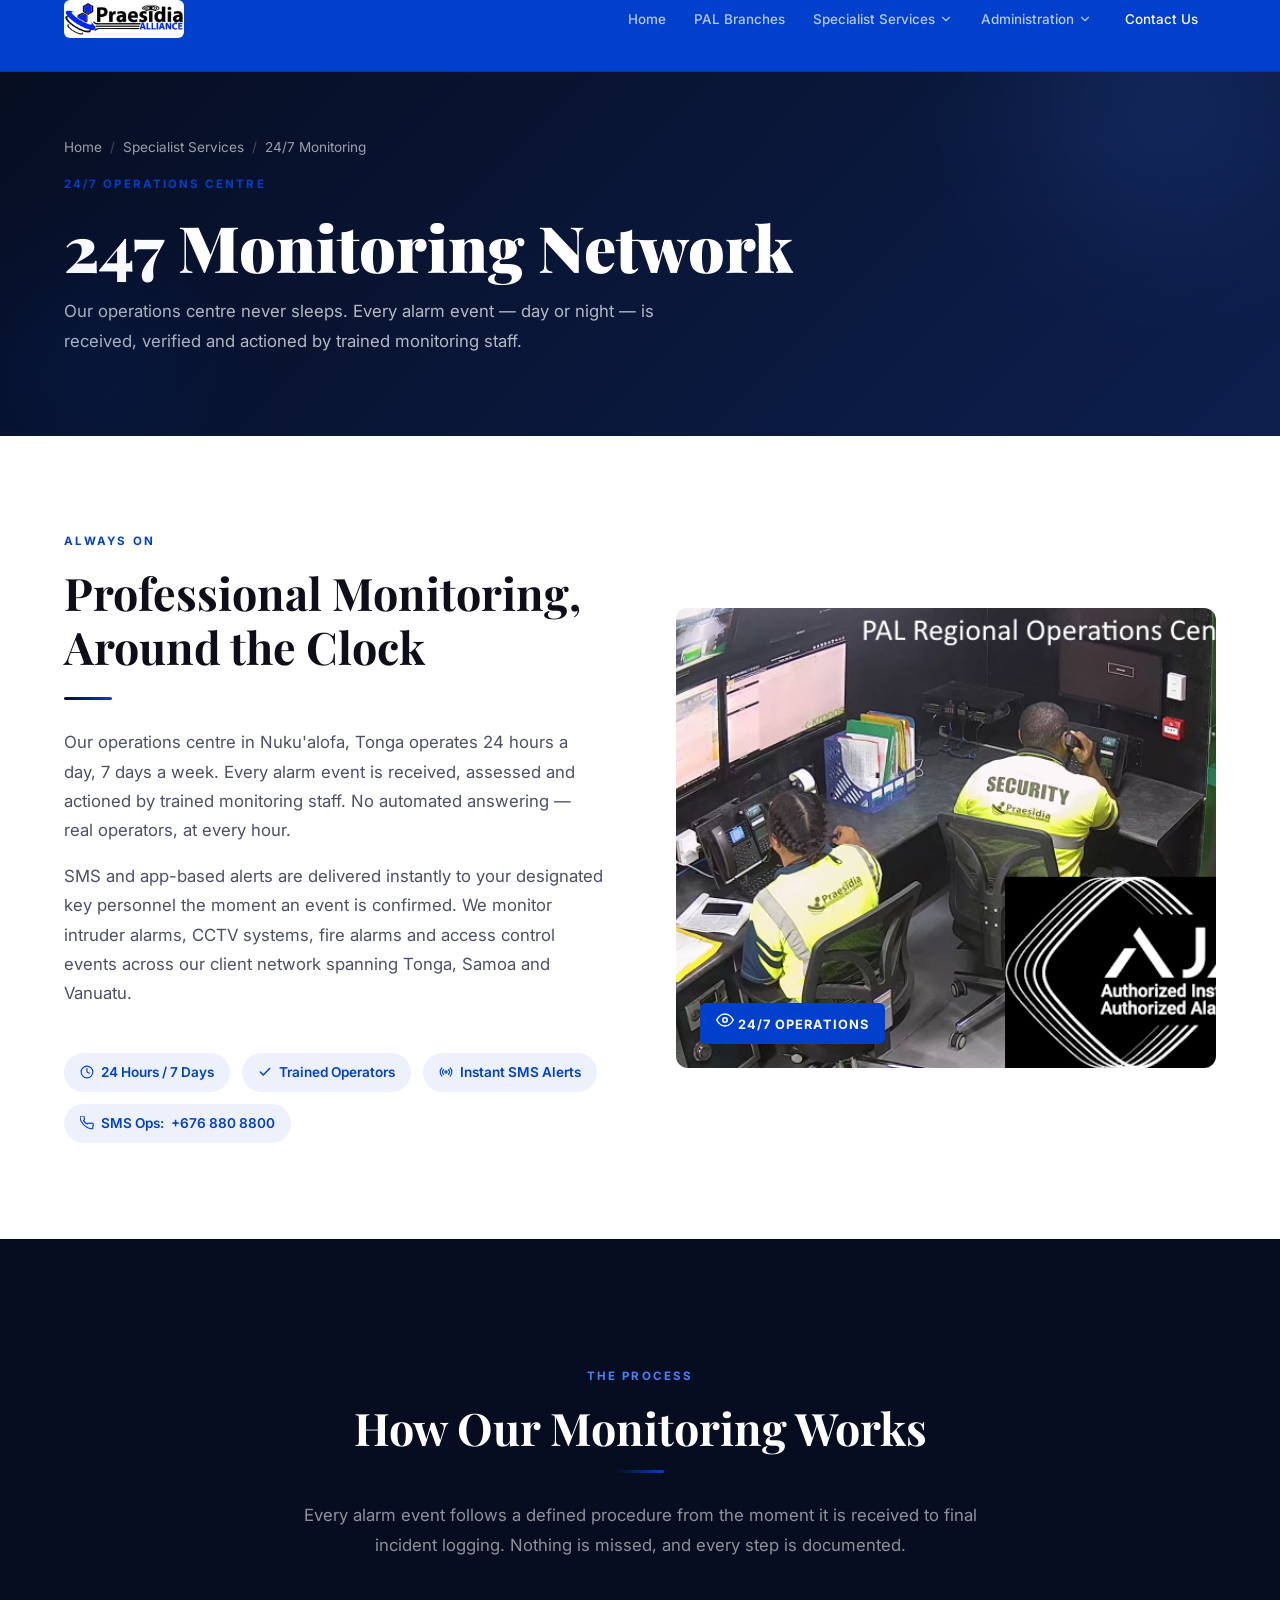
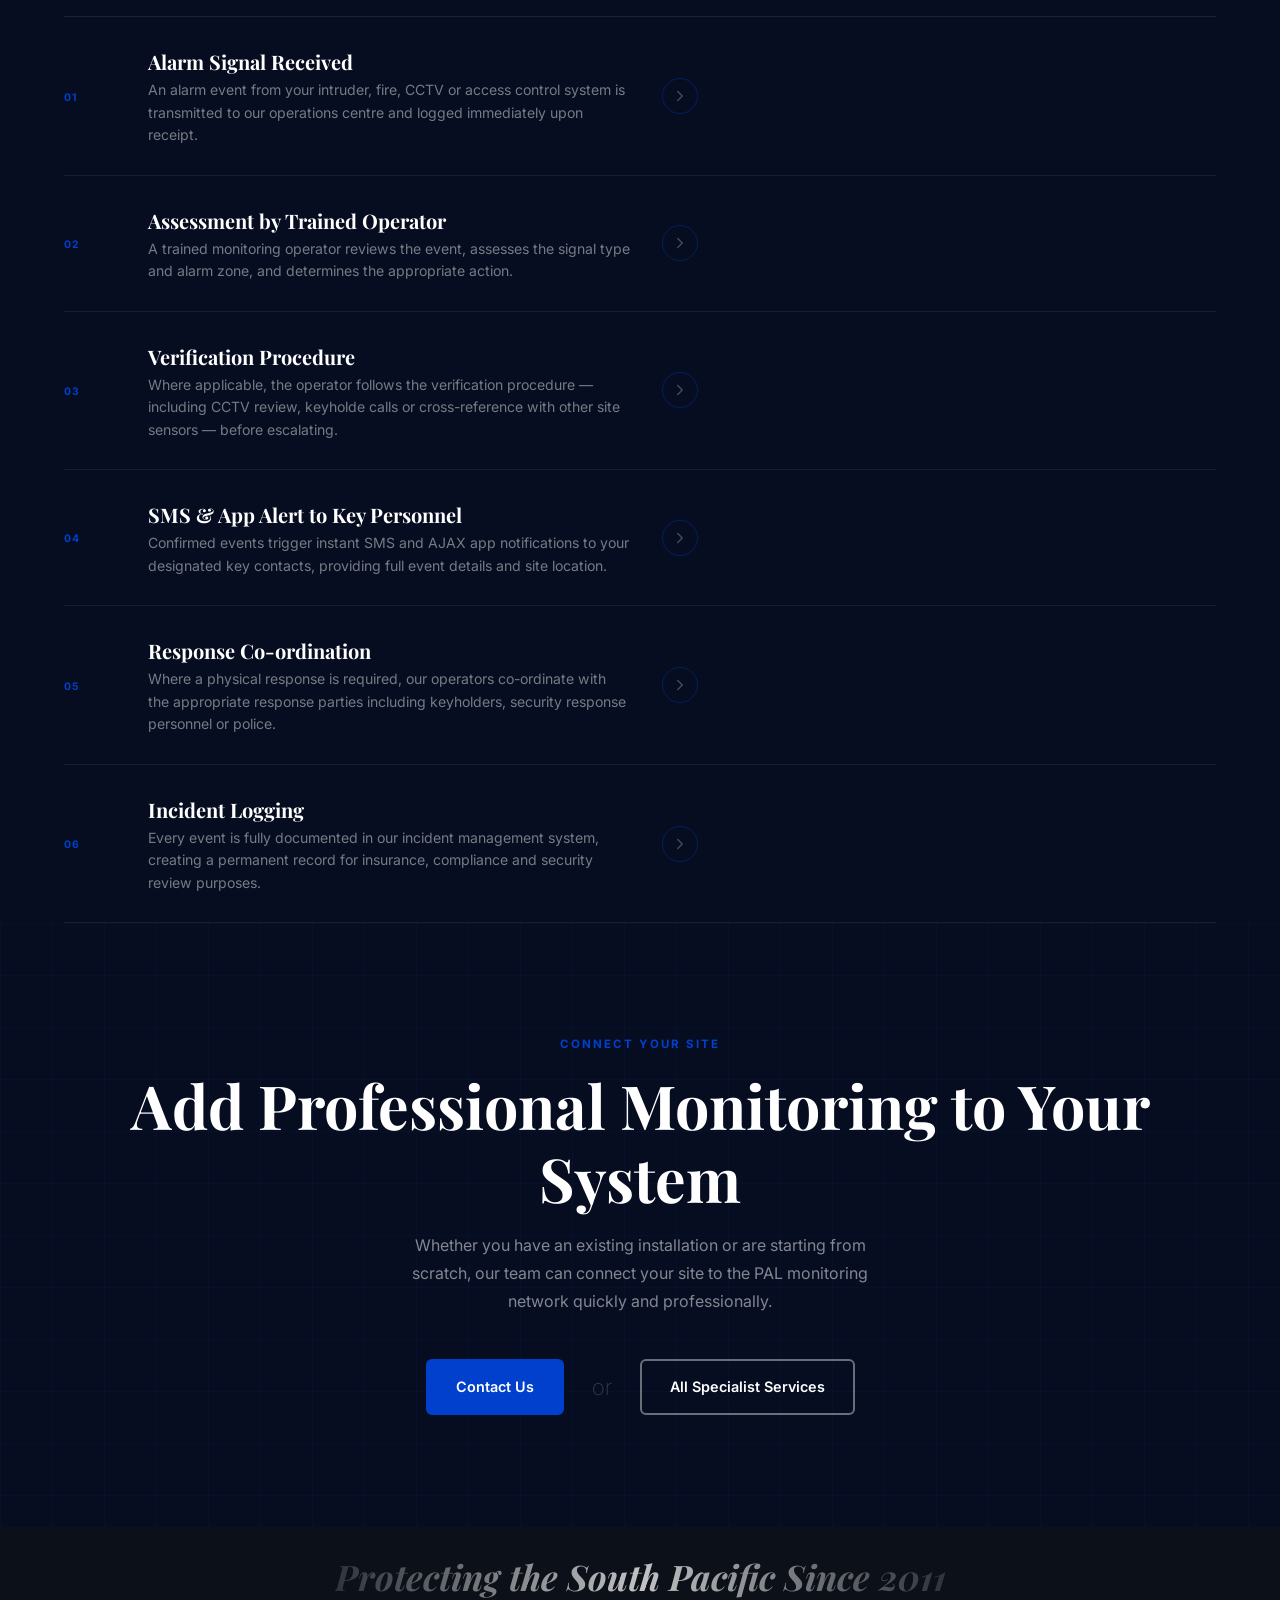
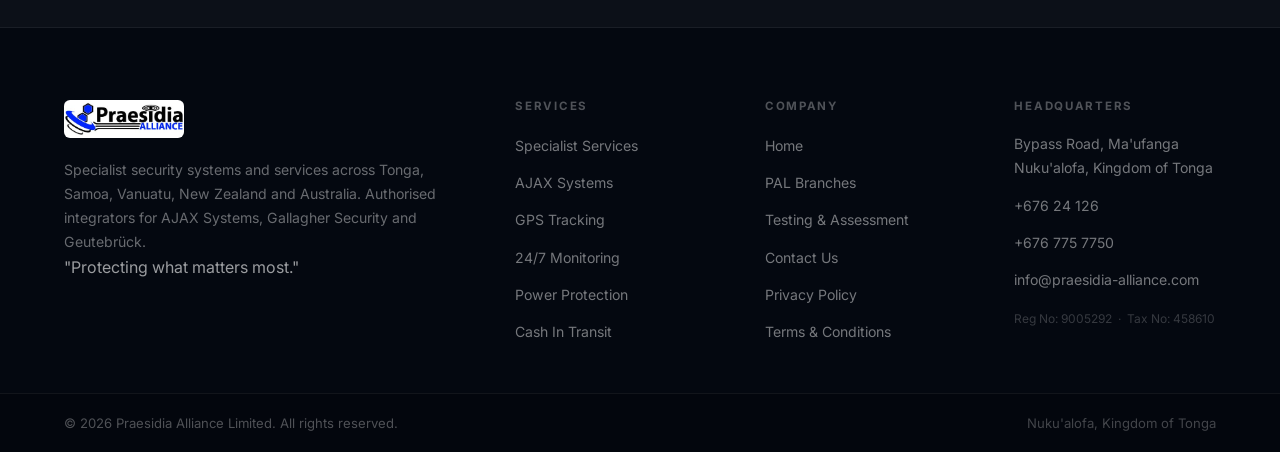
==== commit 8c206540: "Restore original logo, change navbar to blue #0040CC for clear logo visibility" ====
--- a/247net.html
+++ b/247net.html
@@ -16,7 +16,7 @@
   <link rel="stylesheet" href="css/style.css?v=2">
   <style>
     @media(max-width:900px){
-      .nav-menu{display:flex!important;position:fixed!important;top:0!important;left:0!important;right:0!important;bottom:0!important;width:100vw!important;height:100vh!important;min-height:100vh!important;background:#060d20!important;backdrop-filter:none!important;-webkit-backdrop-filter:none!important;flex-direction:column!important;align-items:center!important;justify-content:flex-start!important;gap:4px!important;padding:96px 28px 40px!important;overflow-y:auto!important;z-index:9999!important;opacity:0!important;transform:translateX(100%)!important;pointer-events:none!important;transition:opacity .35s ease,transform .35s cubic-bezier(.4,0,.2,1)!important}
+      .nav-menu{display:flex!important;position:fixed!important;top:0!important;left:0!important;right:0!important;bottom:0!important;width:100vw!important;height:100vh!important;min-height:100vh!important;background:#0040CC!important;backdrop-filter:none!important;-webkit-backdrop-filter:none!important;flex-direction:column!important;align-items:center!important;justify-content:flex-start!important;gap:4px!important;padding:96px 28px 40px!important;overflow-y:auto!important;z-index:9999!important;opacity:0!important;transform:translateX(100%)!important;pointer-events:none!important;transition:opacity .35s ease,transform .35s cubic-bezier(.4,0,.2,1)!important}
       .nav-menu.open{opacity:1!important;transform:translateX(0)!important;pointer-events:all!important}
       .nav-toggle{display:flex!important;z-index:10000!important;position:relative!important}
       .nav-menu a{font-size:1.1rem!important;padding:13px 28px!important;font-weight:700!important;color:rgba(255,255,255,0.85)!important;width:100%!important;text-align:center!important;display:block!important;border-radius:8px!important}
--- a/css/style.css
+++ b/css/style.css
@@ -129,14 +129,14 @@
    ============================================ */
 .navbar {
   position:fixed; top:0; left:0; right:0; height:var(--nav-height);
-  background:rgba(6,13,32,0.94); backdrop-filter:blur(24px); -webkit-backdrop-filter:blur(24px);
+  background:#0040CC; backdrop-filter:blur(24px); -webkit-backdrop-filter:blur(24px);
   z-index:1000; transition:var(--transition);
-  border-bottom:1px solid rgba(0,64,204,0.15);
-}
-.navbar.scrolled { background:rgba(6,13,32,0.99); box-shadow:var(--shadow); border-bottom-color:rgba(0,64,204,0.3); }
+  border-bottom:1px solid rgba(0,0,0,0.15);
+}
+.navbar.scrolled { background:#0035aa; box-shadow:var(--shadow); border-bottom-color:rgba(0,0,0,0.2); }
 .nav-inner { display:flex; align-items:center; justify-content:space-between; height:100%; }
 .nav-logo { display:flex; align-items:center; gap:12px; text-decoration:none; }
-.nav-logo-img { height:44px; width:auto; display:block; filter:brightness(0) invert(1); }
+.nav-logo-img { height:38px; width:auto; display:block; border-radius:6px; }
 .nav-logo-text strong { display:block; font-family:var(--font-display); font-size:1rem; color:#fff; font-weight:700; line-height:1.2; }
 .nav-logo-text span   { font-size:0.62rem; color:rgba(255,255,255,0.45); letter-spacing:0.14em; text-transform:uppercase; }
 .nav-menu { display:flex; align-items:center; gap:2px; list-style:none; }
@@ -592,8 +592,9 @@
 .region-name-cell strong { font-size:0.93rem; font-weight:700; color:var(--text-dark); }
 .region-hq-tag { font-size:0.58rem; font-weight:700; letter-spacing:0.1em; text-transform:uppercase; background:var(--primary); color:#fff; padding:2px 6px; border-radius:3px; flex-shrink:0; }
 .region-addr { font-size:0.83rem; color:var(--text-mid); line-height:1.5; }
-.region-tel a { font-size:0.88rem; color:var(--primary); font-weight:600; white-space:nowrap; display:block; }
-.region-tel a + a { color:var(--text-mid); font-weight:400; font-size:0.82rem; margin-top:3px; }
+.region-tel { text-align:left; min-width:160px; }
+.region-tel a { font-size:0.88rem; color:var(--primary); font-weight:600; white-space:nowrap; display:block; font-variant-numeric:tabular-nums; letter-spacing:0.01em; }
+.region-tel a + a { color:var(--text-mid); font-weight:500; font-size:0.88rem; margin-top:3px; }
 .region-ops-hours { font-size:0.68rem; font-weight:700; letter-spacing:0.1em; text-transform:uppercase; color:var(--text-light); text-align:right; white-space:nowrap; }
 @media(max-width:1024px) { .region-row { grid-template-columns:180px 1fr auto; } .region-ops-hours { display:none; } }
 @media(max-width:768px) { .region-row { grid-template-columns:1fr auto; } .region-addr { display:none; } }
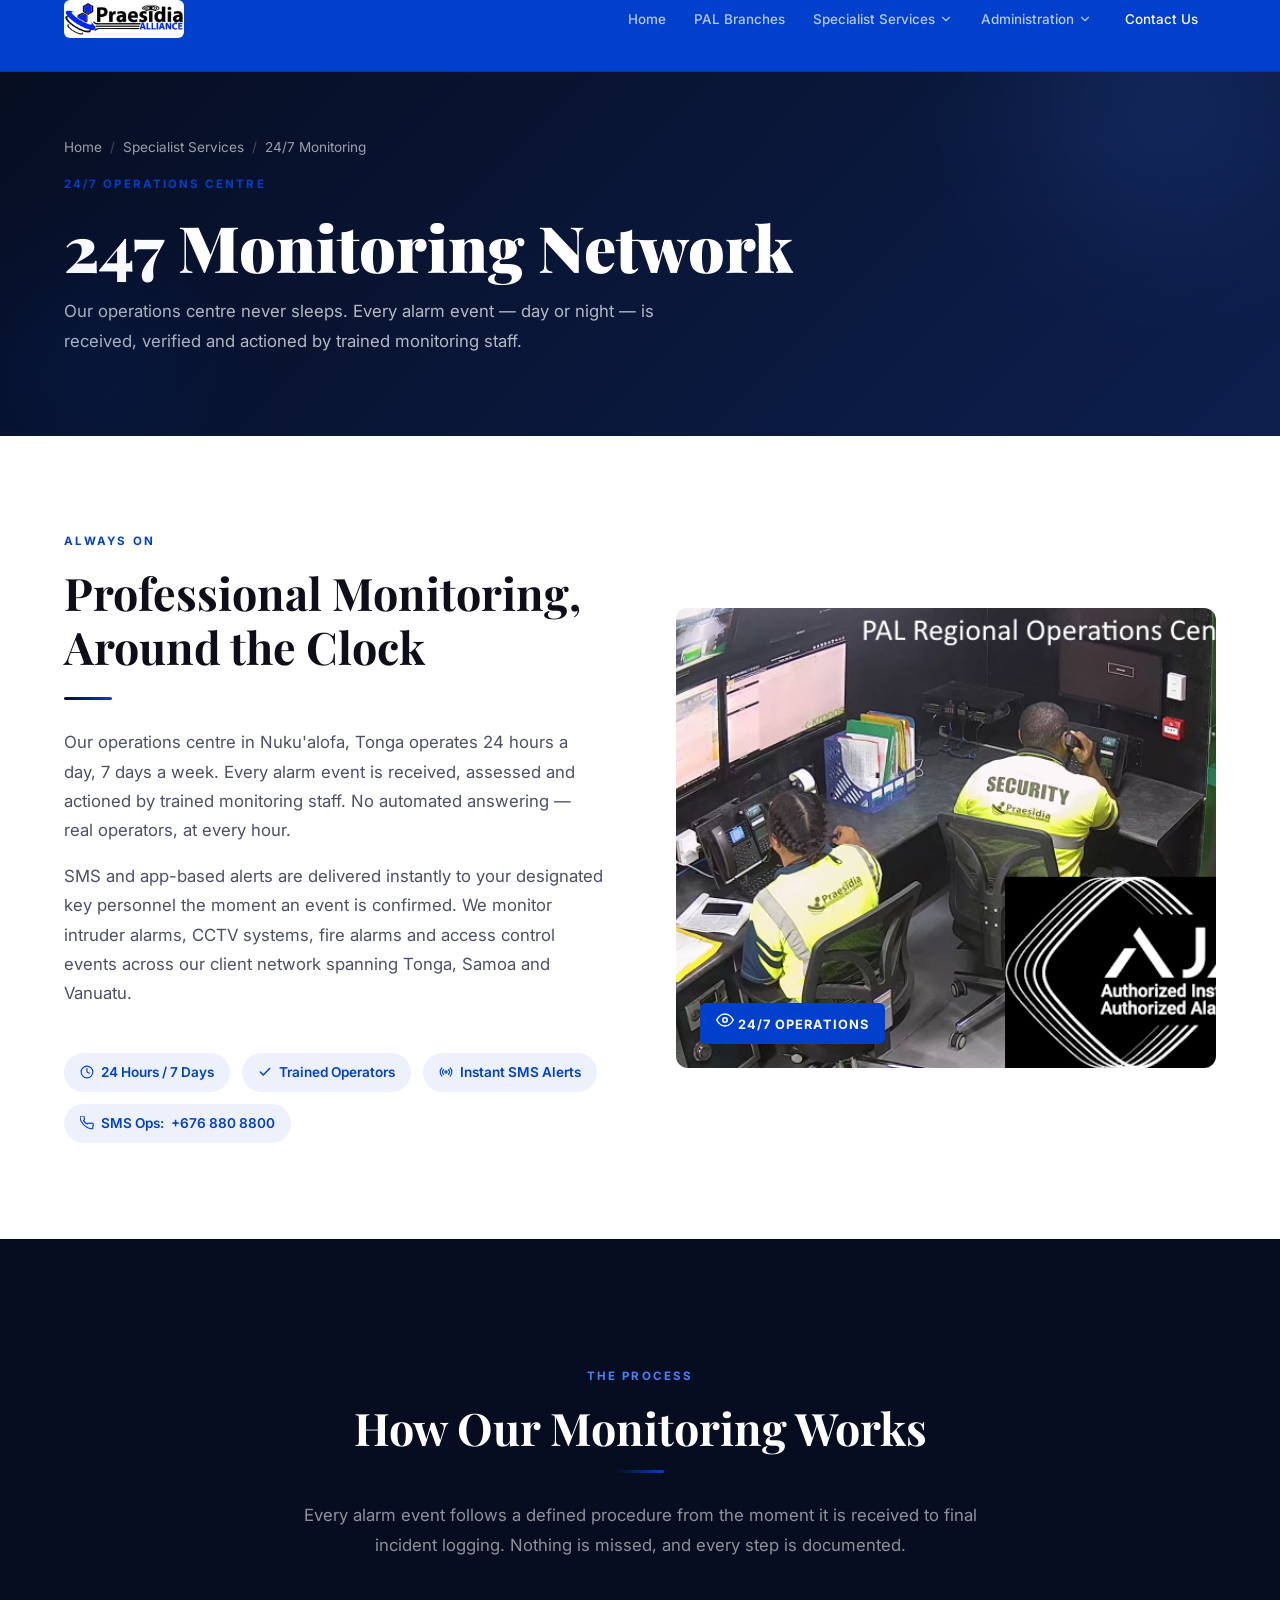
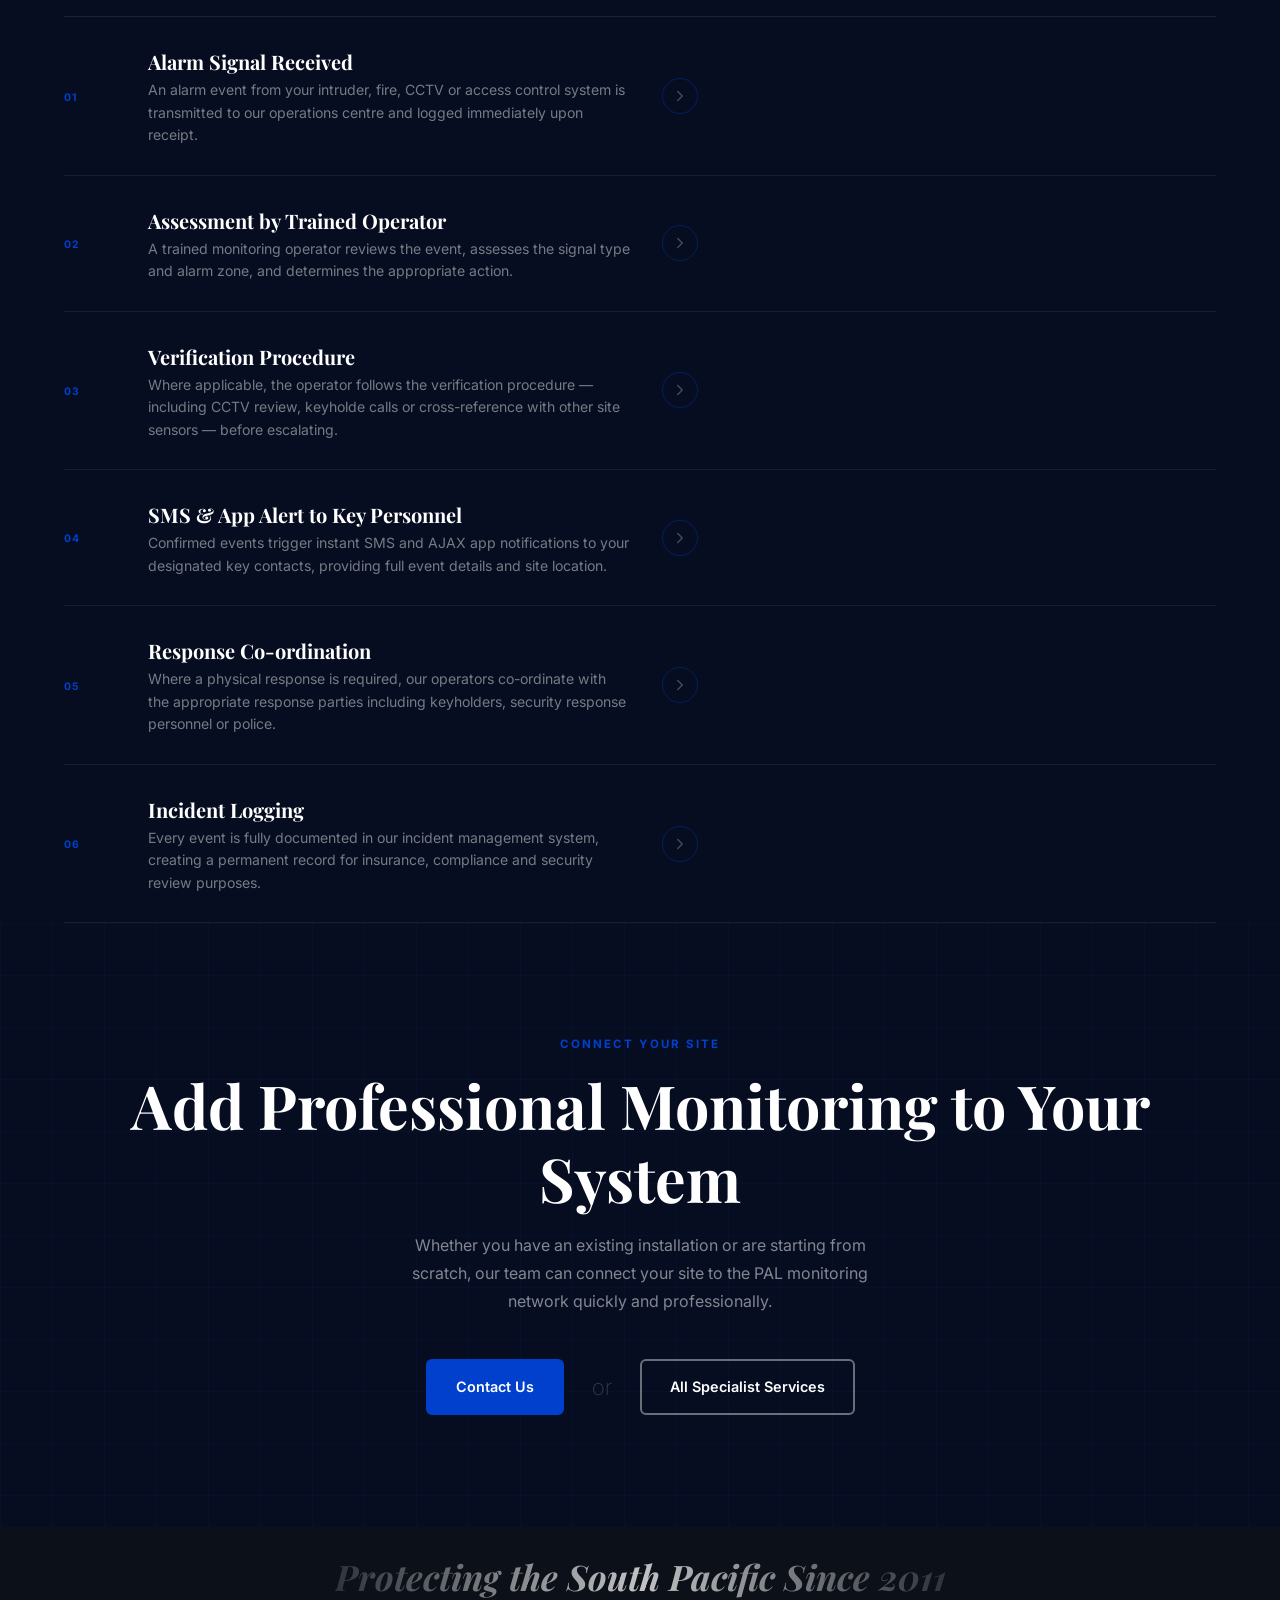
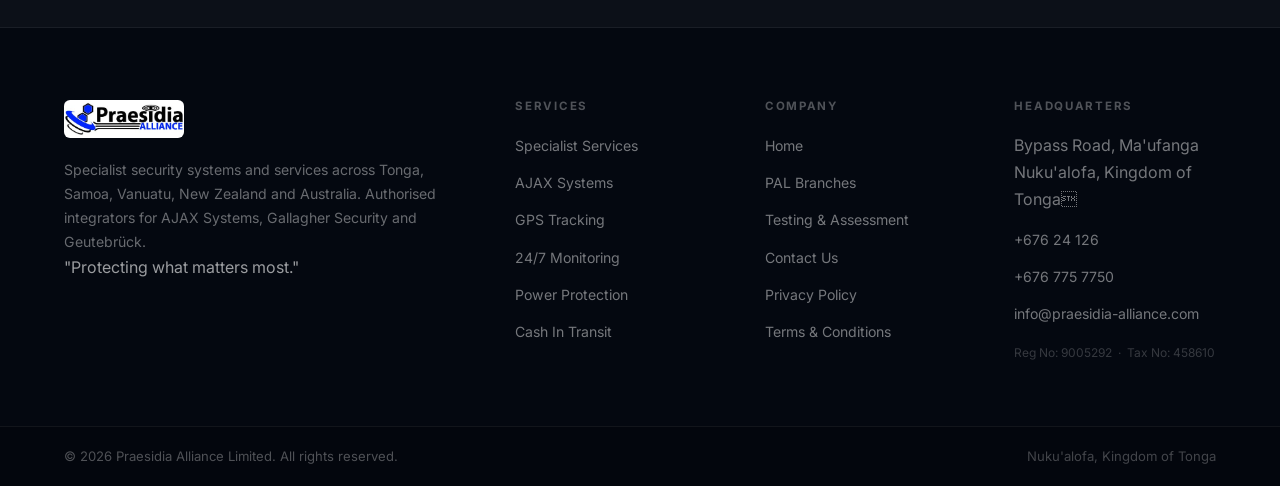
==== commit 6ab4e909: "Make all addresses clickable with Google Maps links" ====
--- a/247net.html
+++ b/247net.html
@@ -241,7 +241,7 @@
         <div>
           <h5>Headquarters</h5>
           <ul class="footer-links">
-            <li style="color:rgba(255,255,255,0.45);font-size:0.88rem;line-height:1.7;">Bypass Road, Ma'ufanga<br>Nuku'alofa, Kingdom of Tonga</li>
+            <li <a href="https://www.google.com/maps/search/?api=1&query=Bypass+Road+Maufanga+Nukualofa+Tonga" style="color:rgba(255,255,255,0.45);text-decoration:none;" target="_blank" rel="noopener">Bypass Road, Ma'ufanga<br>Nuku'alofa, Kingdom of Tonga</a>
           </ul>
           <ul class="footer-links" style="margin-top:12px;">
             <li><a href="tel:+67624126">+676 24 126</a></li>
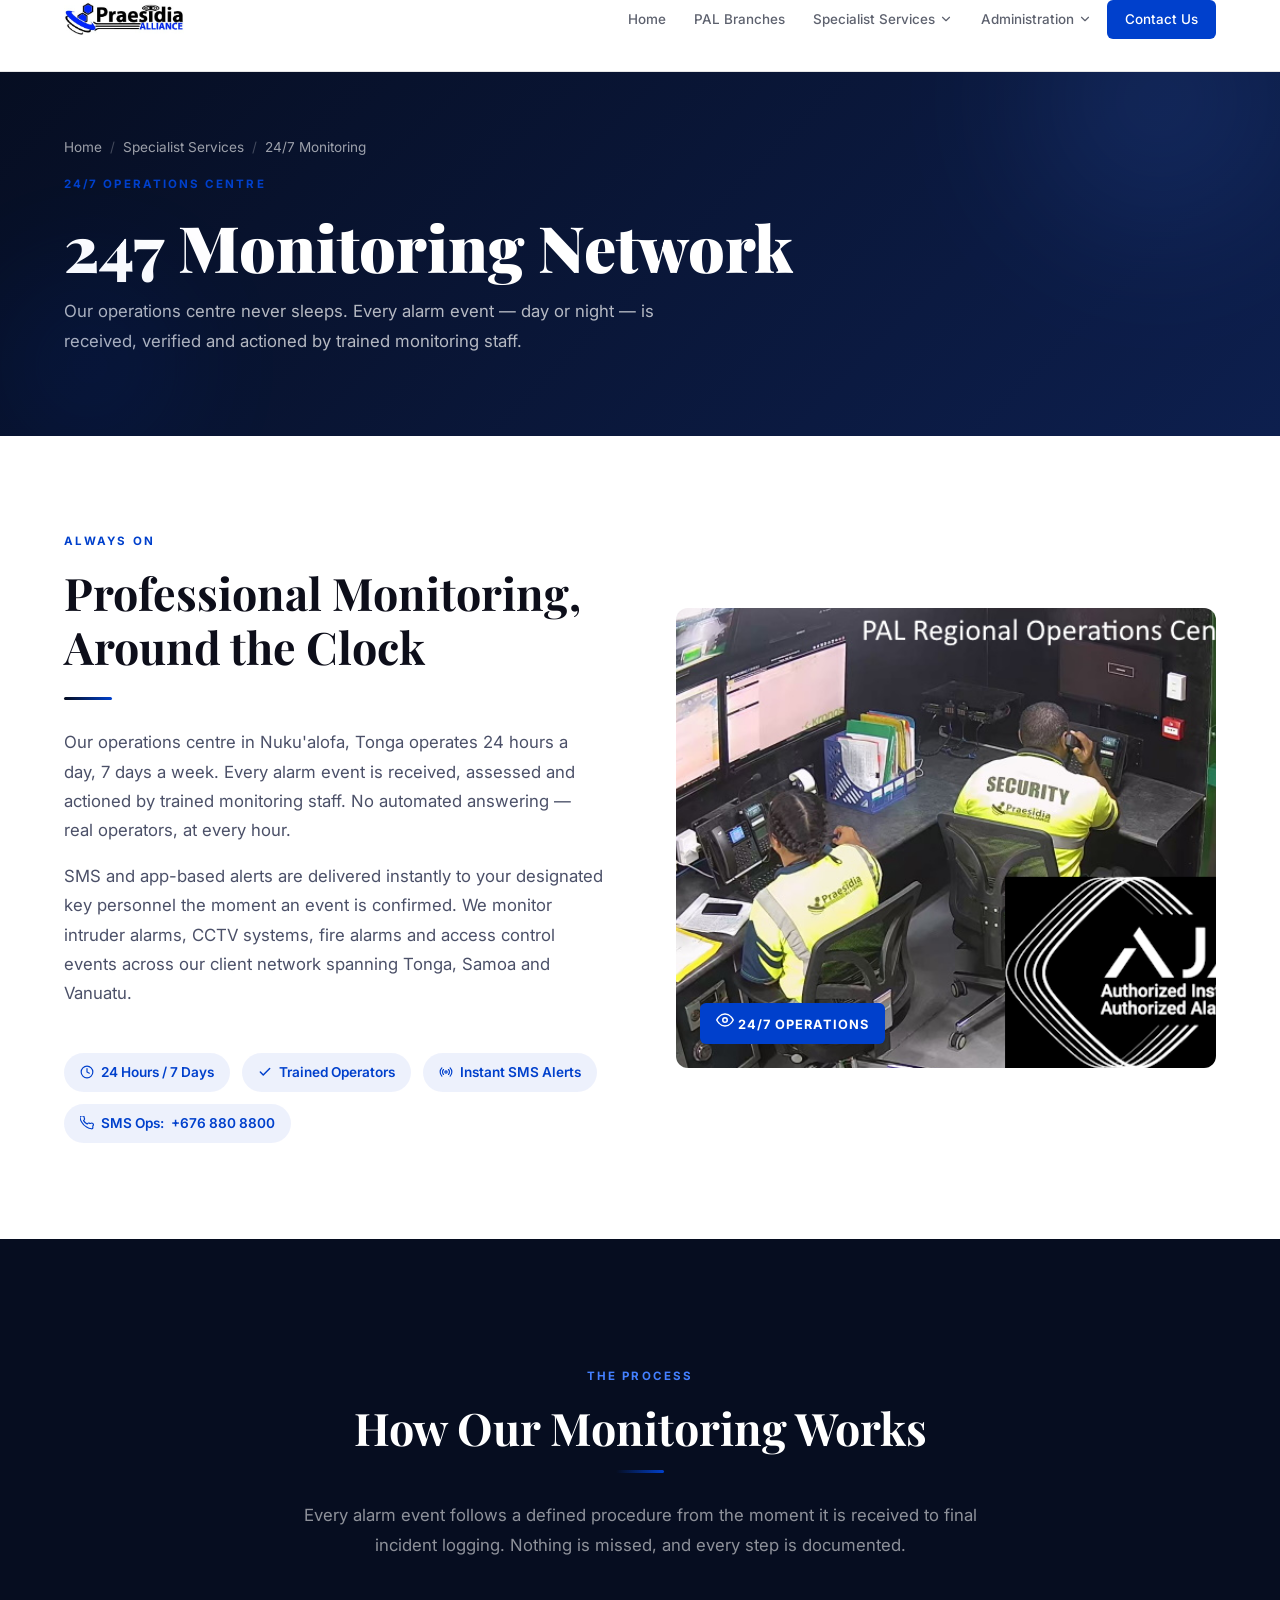
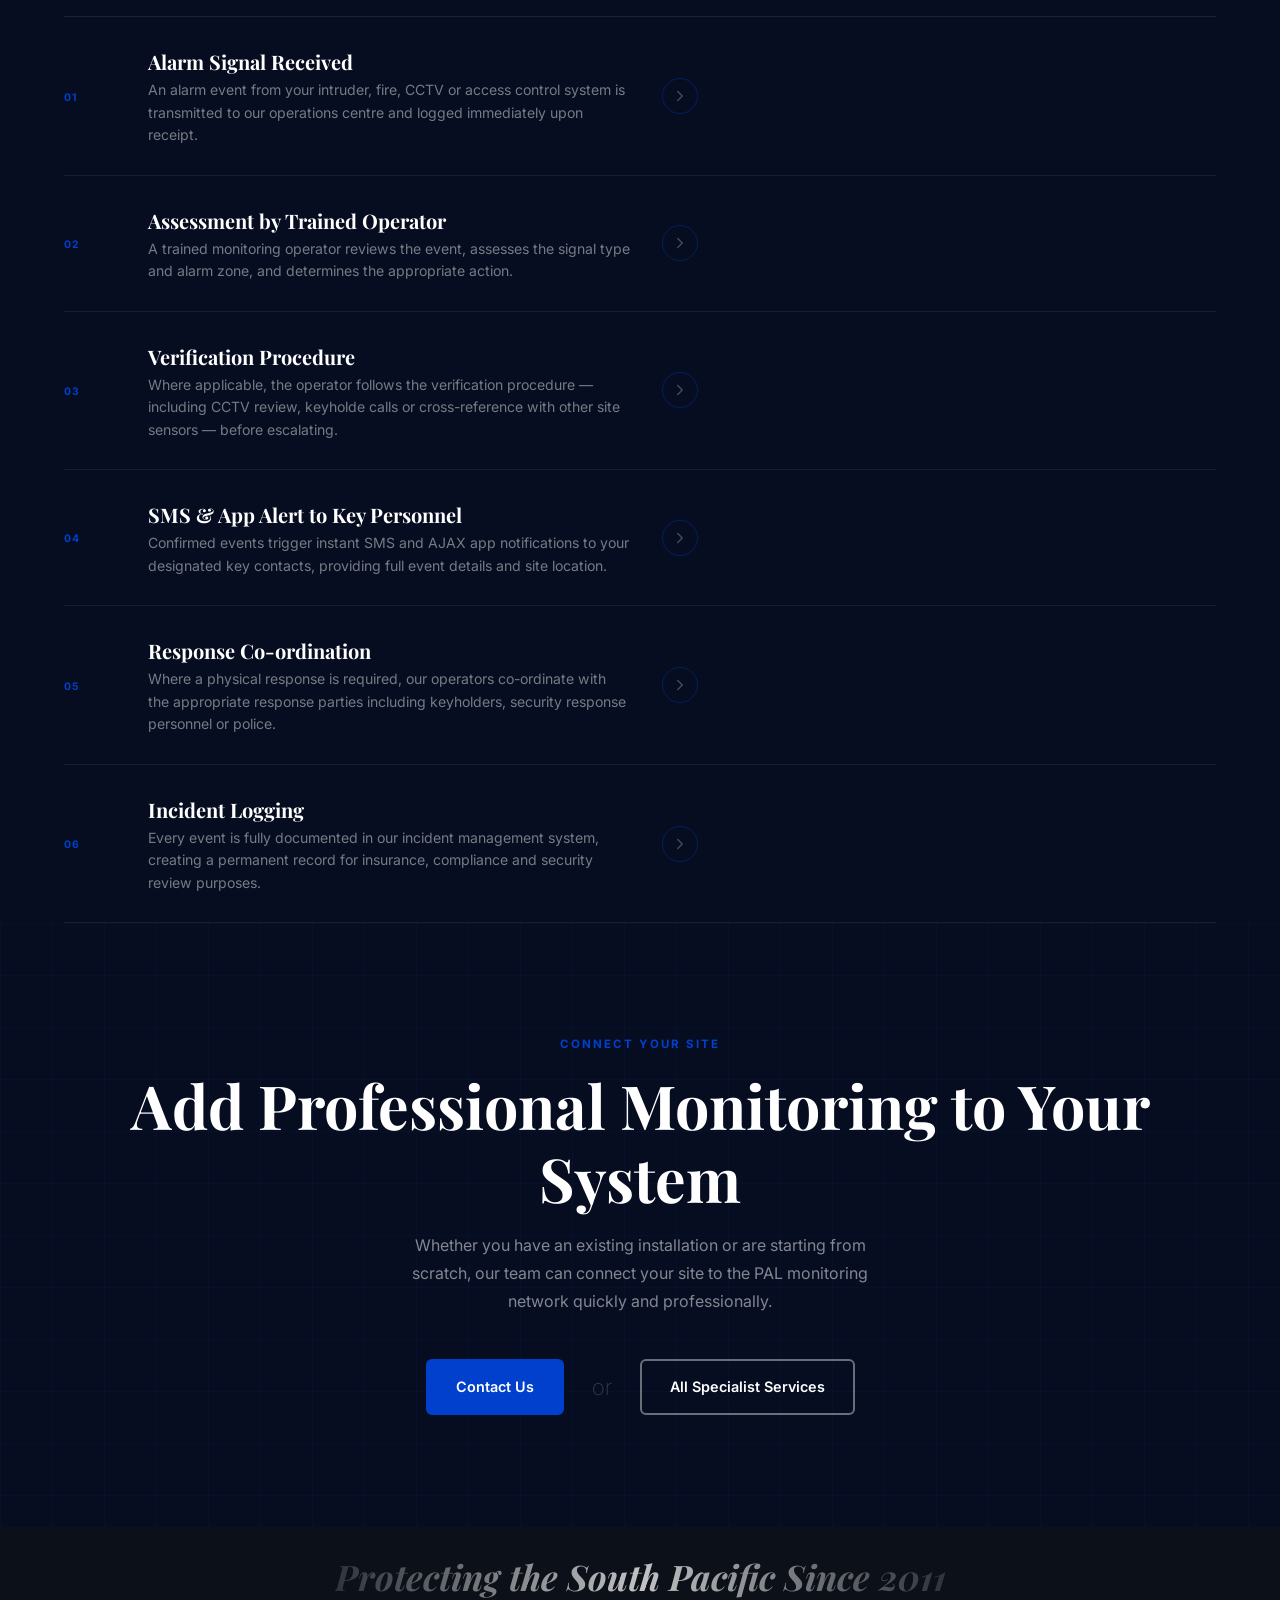
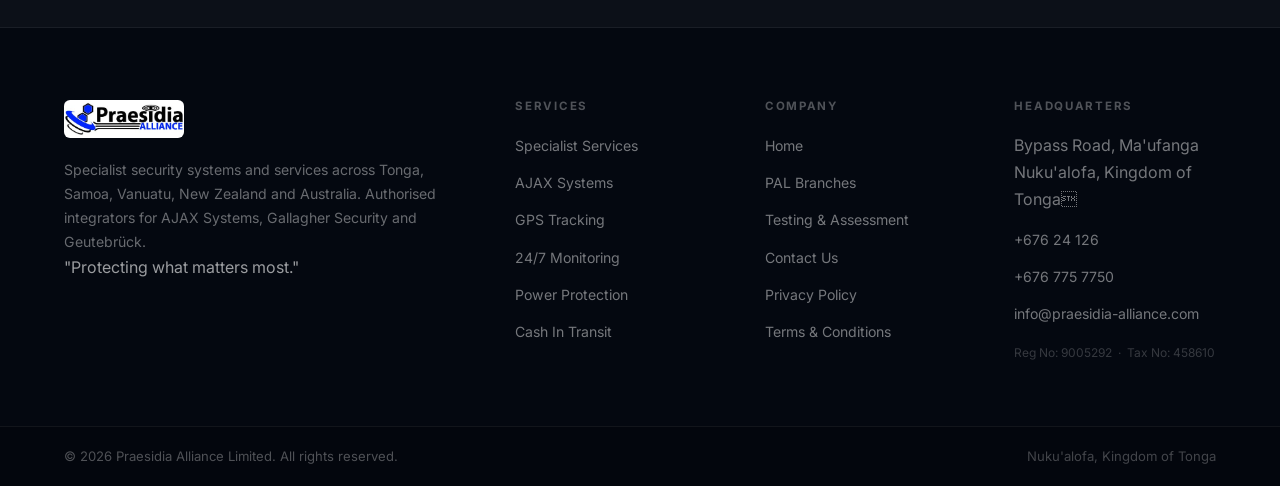
==== commit 2a02ae57: "Change navbar to white with dark text links" ====
--- a/247net.html
+++ b/247net.html
@@ -16,7 +16,7 @@
   <link rel="stylesheet" href="css/style.css?v=2">
   <style>
     @media(max-width:900px){
-      .nav-menu{display:flex!important;position:fixed!important;top:0!important;left:0!important;right:0!important;bottom:0!important;width:100vw!important;height:100vh!important;min-height:100vh!important;background:#0040CC!important;backdrop-filter:none!important;-webkit-backdrop-filter:none!important;flex-direction:column!important;align-items:center!important;justify-content:flex-start!important;gap:4px!important;padding:96px 28px 40px!important;overflow-y:auto!important;z-index:9999!important;opacity:0!important;transform:translateX(100%)!important;pointer-events:none!important;transition:opacity .35s ease,transform .35s cubic-bezier(.4,0,.2,1)!important}
+      .nav-menu{display:flex!important;position:fixed!important;top:0!important;left:0!important;right:0!important;bottom:0!important;width:100vw!important;height:100vh!important;min-height:100vh!important;background:#060d20!important;backdrop-filter:none!important;-webkit-backdrop-filter:none!important;flex-direction:column!important;align-items:center!important;justify-content:flex-start!important;gap:4px!important;padding:96px 28px 40px!important;overflow-y:auto!important;z-index:9999!important;opacity:0!important;transform:translateX(100%)!important;pointer-events:none!important;transition:opacity .35s ease,transform .35s cubic-bezier(.4,0,.2,1)!important}
       .nav-menu.open{opacity:1!important;transform:translateX(0)!important;pointer-events:all!important}
       .nav-toggle{display:flex!important;z-index:10000!important;position:relative!important}
       .nav-menu a{font-size:1.1rem!important;padding:13px 28px!important;font-weight:700!important;color:rgba(255,255,255,0.85)!important;width:100%!important;text-align:center!important;display:block!important;border-radius:8px!important}
--- a/css/style.css
+++ b/css/style.css
@@ -129,11 +129,11 @@
    ============================================ */
 .navbar {
   position:fixed; top:0; left:0; right:0; height:var(--nav-height);
-  background:#0040CC; backdrop-filter:blur(24px); -webkit-backdrop-filter:blur(24px);
+  background:#fff; backdrop-filter:blur(24px); -webkit-backdrop-filter:blur(24px);
   z-index:1000; transition:var(--transition);
-  border-bottom:1px solid rgba(0,0,0,0.15);
-}
-.navbar.scrolled { background:#0035aa; box-shadow:var(--shadow); border-bottom-color:rgba(0,0,0,0.2); }
+  border-bottom:1px solid rgba(0,0,0,0.1);
+}
+.navbar.scrolled { background:#fff; box-shadow:var(--shadow); border-bottom-color:rgba(0,0,0,0.12); }
 .nav-inner { display:flex; align-items:center; justify-content:space-between; height:100%; }
 .nav-logo { display:flex; align-items:center; gap:12px; text-decoration:none; }
 .nav-logo-img { height:38px; width:auto; display:block; border-radius:6px; }
@@ -141,8 +141,8 @@
 .nav-logo-text span   { font-size:0.62rem; color:rgba(255,255,255,0.45); letter-spacing:0.14em; text-transform:uppercase; }
 .nav-menu { display:flex; align-items:center; gap:2px; list-style:none; }
 .nav-menu > li { position:relative; }
-.nav-menu a { padding:8px 13px; border-radius:var(--radius-sm); font-size:0.84rem; font-weight:500; color:rgba(255,255,255,0.72); text-decoration:none; transition:var(--transition-fast); display:flex; align-items:center; gap:4px; }
-.nav-menu a:hover, .nav-menu a.active { color:#fff; }
+.nav-menu a { padding:8px 13px; border-radius:var(--radius-sm); font-size:0.84rem; font-weight:500; color:rgba(6,13,32,0.65); text-decoration:none; transition:var(--transition-fast); display:flex; align-items:center; gap:4px; }
+.nav-menu a:hover, .nav-menu a.active { color:#060d20; background:rgba(0,0,0,0.05); }
 .nav-cta { background:var(--primary) !important; color:#fff !important; border-radius:var(--radius-sm) !important; padding:8px 18px !important; }
 .nav-cta:hover { background:var(--primary-light) !important; }
 .nav-toggle { display:none; background:none; border:none; cursor:pointer; color:#fff; width:44px; height:44px; align-items:center; justify-content:center; border-radius:var(--radius-sm); }
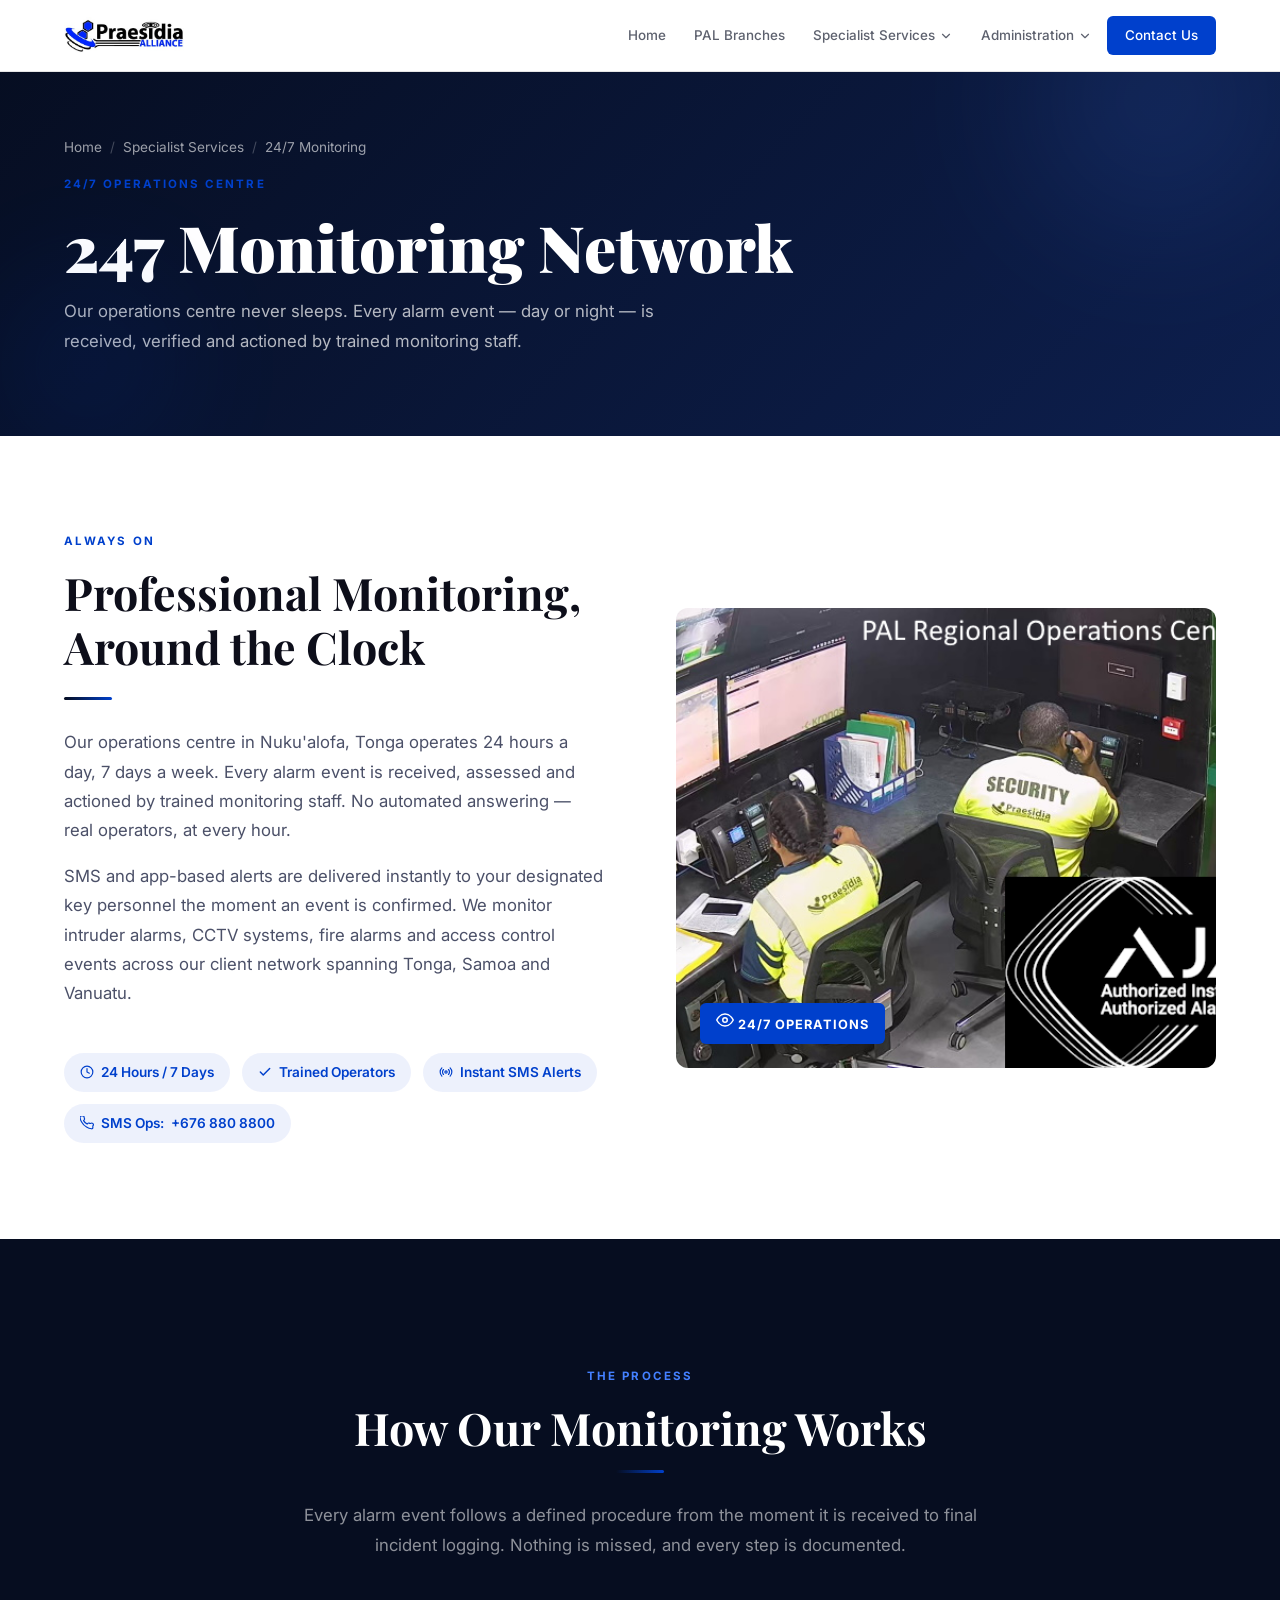
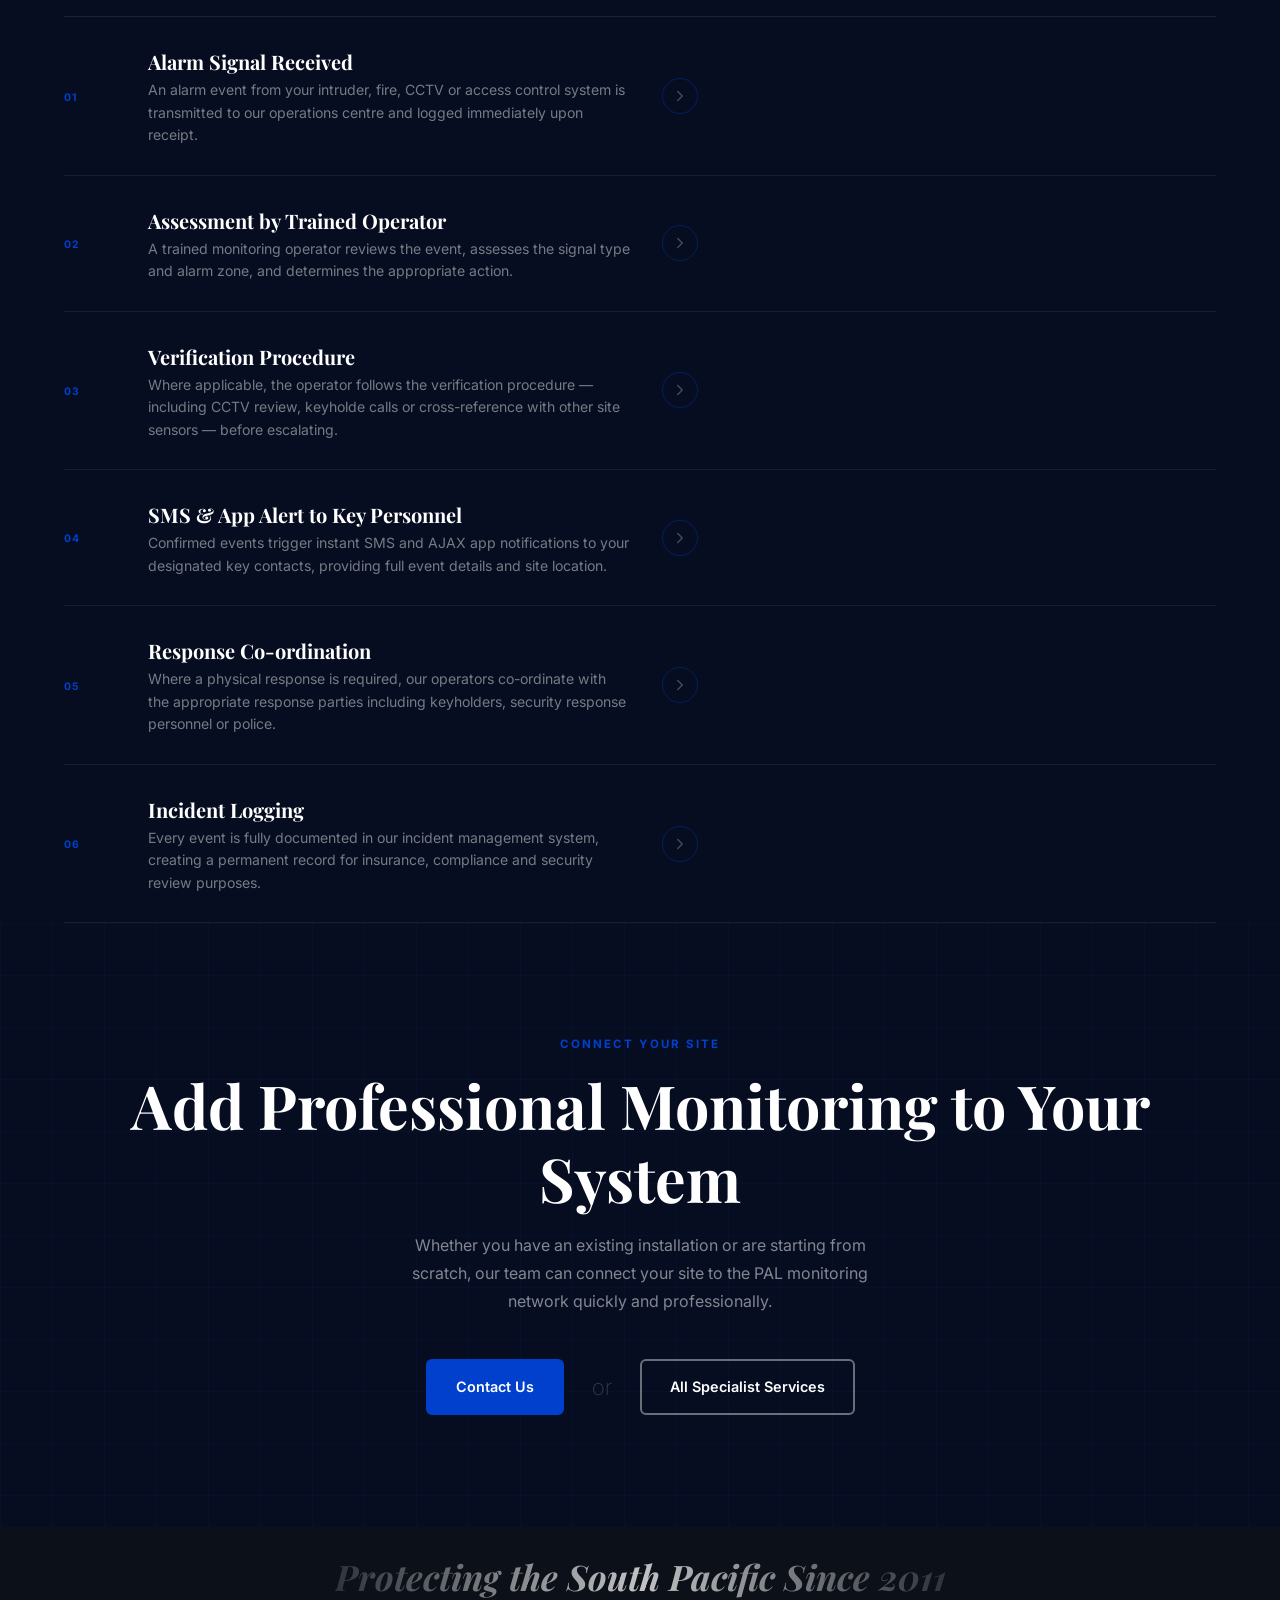
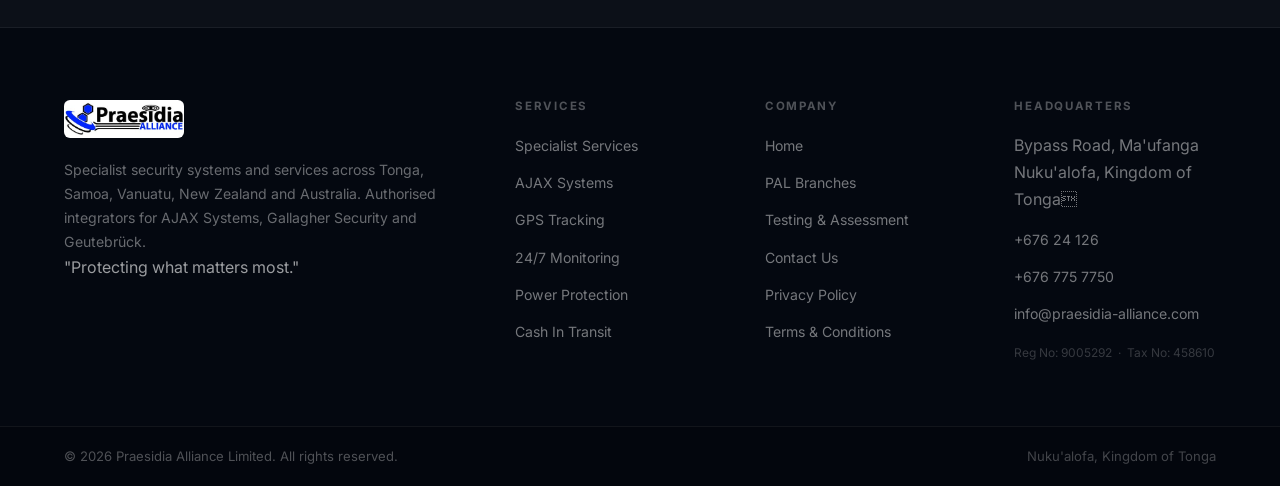
==== commit af578dda: "Remove Regional Contacts from nav dropdown, rename page to Contact Us" ====
--- a/247net.html
+++ b/247net.html
@@ -51,7 +51,6 @@
         <li class="has-dropdown">
           <a href="administration--regional-contacts.html">Administration <span class="icon" data-icon="chevron-down" style="width:14px;height:14px;"></span></a>
           <ul class="dropdown-menu">
-            <li><a href="administration--regional-contacts.html">Regional Contacts</a></li>
             <li><a href="privacy-policy.html">Privacy Policy</a></li>
             <li><a href="terms--conditions.html">Terms &amp; Conditions</a></li>
           </ul>
@@ -241,7 +240,7 @@
         <div>
           <h5>Headquarters</h5>
           <ul class="footer-links">
-            <li <a href="https://www.google.com/maps/search/?api=1&query=Bypass+Road+Maufanga+Nukualofa+Tonga" style="color:rgba(255,255,255,0.45);text-decoration:none;" target="_blank" rel="noopener">Bypass Road, Ma'ufanga<br>Nuku'alofa, Kingdom of Tonga</a>
+            <li <a href="https://www.google.com/maps?q=-21.1404,-175.1803" style="color:rgba(255,255,255,0.45);text-decoration:none;" target="_blank" rel="noopener">Bypass Road, Ma'ufanga<br>Nuku'alofa, Kingdom of Tonga</a>
           </ul>
           <ul class="footer-links" style="margin-top:12px;">
             <li><a href="tel:+67624126">+676 24 126</a></li>
--- a/css/style.css
+++ b/css/style.css
@@ -101,28 +101,6 @@
 /* ============================================
    PRELOADER
    ============================================ */
-.preloader {
-  position:fixed; inset:0; z-index:10000;
-  background:var(--primary-dark); display:flex; flex-direction:column;
-  align-items:center; justify-content:center; gap:24px;
-  transition:opacity 0.5s ease, visibility 0.5s ease;
-}
-.preloader.done { opacity:0; visibility:hidden; pointer-events:none; }
-.preloader-logo { display:flex; align-items:center; gap:16px; }
-.preloader-mark {
-  width:52px; height:52px; border-radius:12px;
-  background:linear-gradient(135deg,var(--primary),var(--primary-light));
-  display:flex; align-items:center; justify-content:center;
-  font-family:var(--font-display); font-size:1.4rem; font-weight:900; color:#fff;
-  animation:preloaderPulse 1.2s ease-in-out infinite alternate;
-}
-@keyframes preloaderPulse { from { transform:scale(1); } to { transform:scale(1.08); box-shadow:0 0 28px var(--primary-glow); } }
-.preloader-text { display:flex; flex-direction:column; }
-.preloader-text strong { font-family:var(--font-display); font-size:1.3rem; color:#fff; font-weight:700; }
-.preloader-text span  { font-size:0.72rem; color:rgba(255,255,255,0.45); letter-spacing:0.14em; text-transform:uppercase; margin-top:2px; }
-.preloader-track { width:200px; height:2px; background:rgba(255,255,255,0.12); border-radius:2px; overflow:hidden; }
-.preloader-fill { height:100%; background:linear-gradient(90deg,var(--primary),var(--primary-light)); animation:preloaderFill 1.4s ease-in-out forwards; }
-@keyframes preloaderFill { from { width:0%; } to { width:100%; } }
 
 /* ============================================
    NAVBAR
@@ -134,6 +112,7 @@
   border-bottom:1px solid rgba(0,0,0,0.1);
 }
 .navbar.scrolled { background:#fff; box-shadow:var(--shadow); border-bottom-color:rgba(0,0,0,0.12); }
+.navbar .container { height:100%; }
 .nav-inner { display:flex; align-items:center; justify-content:space-between; height:100%; }
 .nav-logo { display:flex; align-items:center; gap:12px; text-decoration:none; }
 .nav-logo-img { height:38px; width:auto; display:block; border-radius:6px; }
@@ -145,8 +124,8 @@
 .nav-menu a:hover, .nav-menu a.active { color:#060d20; background:rgba(0,0,0,0.05); }
 .nav-cta { background:var(--primary) !important; color:#fff !important; border-radius:var(--radius-sm) !important; padding:8px 18px !important; }
 .nav-cta:hover { background:var(--primary-light) !important; }
-.nav-toggle { display:none; background:none; border:none; cursor:pointer; color:#fff; width:44px; height:44px; align-items:center; justify-content:center; border-radius:var(--radius-sm); }
-.nav-toggle:hover { background:rgba(255,255,255,0.08); }
+.nav-toggle { display:none; background:none; border:none; cursor:pointer; color:#060d20; width:44px; height:44px; align-items:center; justify-content:center; border-radius:var(--radius-sm); }
+.nav-toggle:hover { background:rgba(0,0,0,0.06); }
 .nav-toggle .icon { width:22px; height:22px; display:block; }
 
 /* Dropdown */
@@ -162,6 +141,7 @@
 .has-dropdown:hover .dropdown-menu { opacity:1; visibility:visible; transform:translateY(0); }
 .dropdown-menu li a { font-size:0.82rem; padding:9px 18px; color:rgba(255,255,255,0.72); border-radius:0; display:block; }
 .dropdown-menu li a:hover { color:#fff; background:rgba(0,64,204,0.15); }
+.dropdown-menu li a.active { color:#fff; background:rgba(0,64,204,0.25); border-left:3px solid var(--primary-light); padding-left:15px; }
 
 /* Mobile nav */
 @media(max-width:900px) {
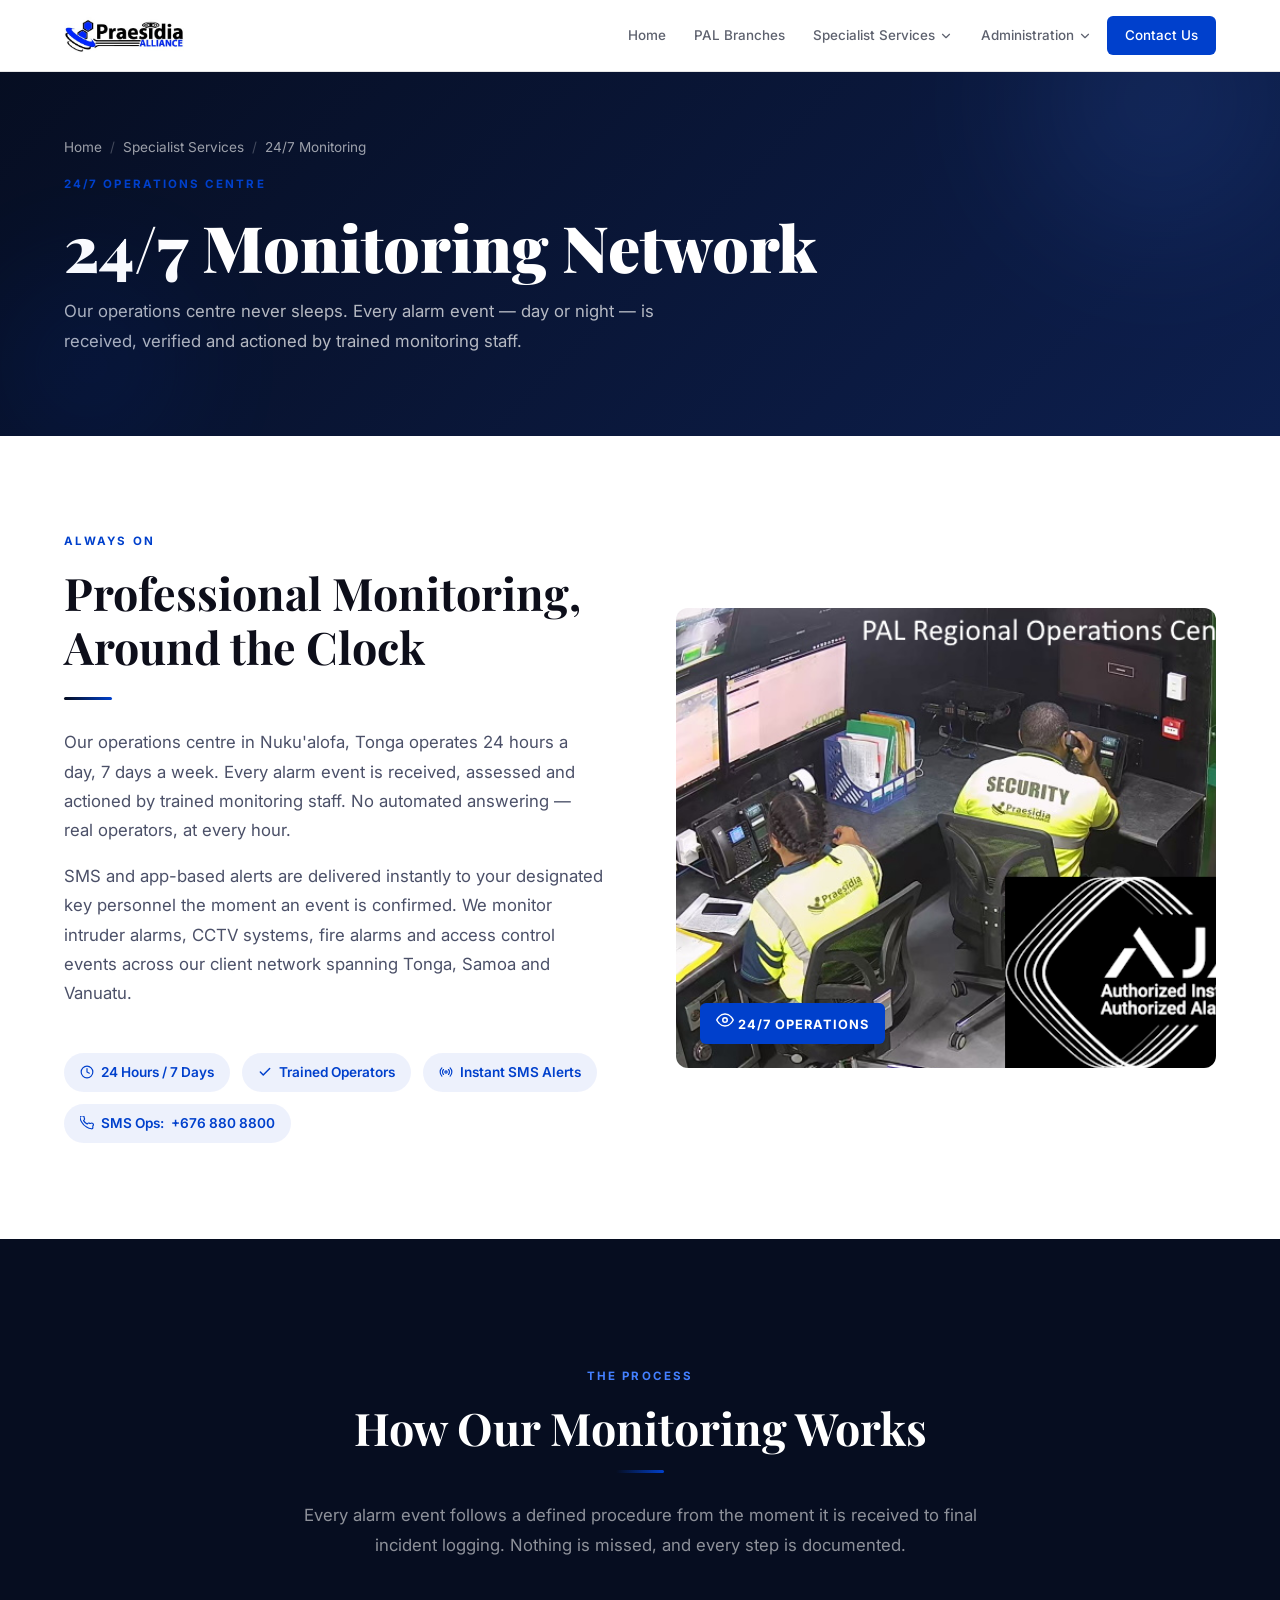
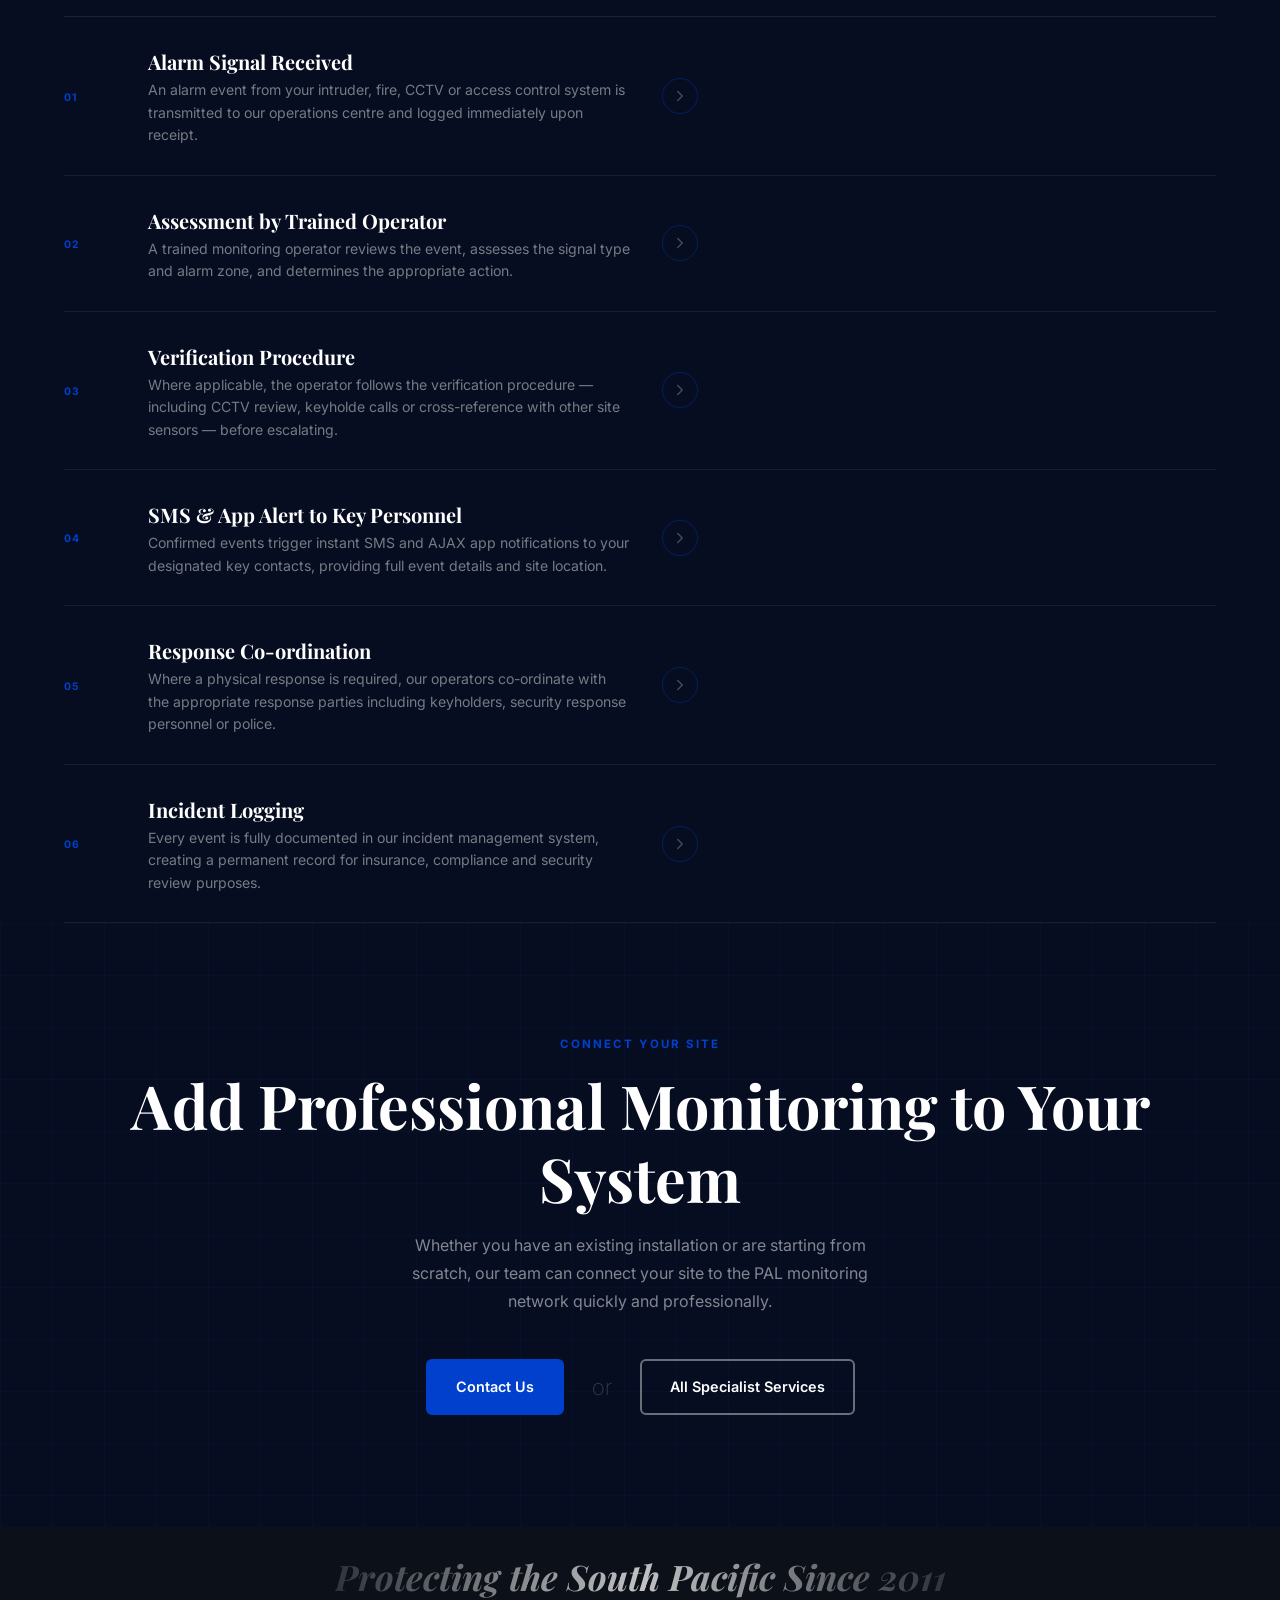
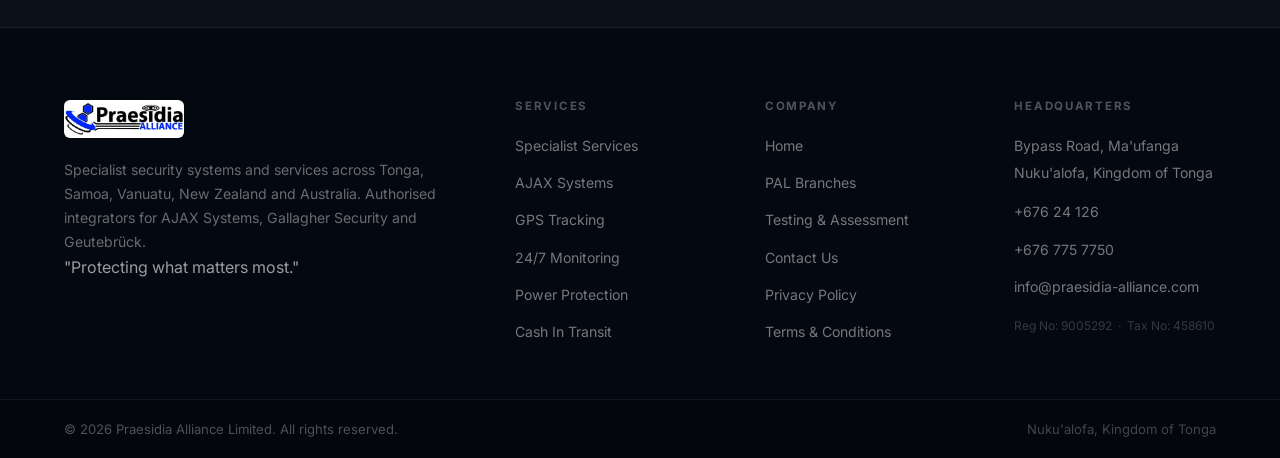
==== commit bd1a80a5: "Fix corrupted HTML tags across all pages, fix 247net heading, delete orphaned contacts.html" ====
--- a/247net.html
+++ b/247net.html
@@ -79,7 +79,7 @@
       <span>24/7 Monitoring</span>
     </div>
     <span class="eyebrow">24/7 Operations Centre</span>
-    <h1 class="stagger-words">247 Monitoring Network</h1>
+    <h1 class="stagger-words">24/7 Monitoring Network</h1>
     <p>Our operations centre never sleeps. Every alarm event — day or night — is received, verified and actioned by trained monitoring staff.</p>
   </div>
 </section>
@@ -240,7 +240,7 @@
         <div>
           <h5>Headquarters</h5>
           <ul class="footer-links">
-            <li <a href="https://www.google.com/maps?q=-21.1404,-175.1803" style="color:rgba(255,255,255,0.45);text-decoration:none;" target="_blank" rel="noopener">Bypass Road, Ma'ufanga<br>Nuku'alofa, Kingdom of Tonga</a>
+            <li><a href="https://www.google.com/maps?q=-21.1404,-175.1803" style="color:rgba(255,255,255,0.45);text-decoration:none;" target="_blank" rel="noopener">Bypass Road, Ma'ufanga<br>Nuku'alofa, Kingdom of Tonga</a></li>
           </ul>
           <ul class="footer-links" style="margin-top:12px;">
             <li><a href="tel:+67624126">+676 24 126</a></li>
